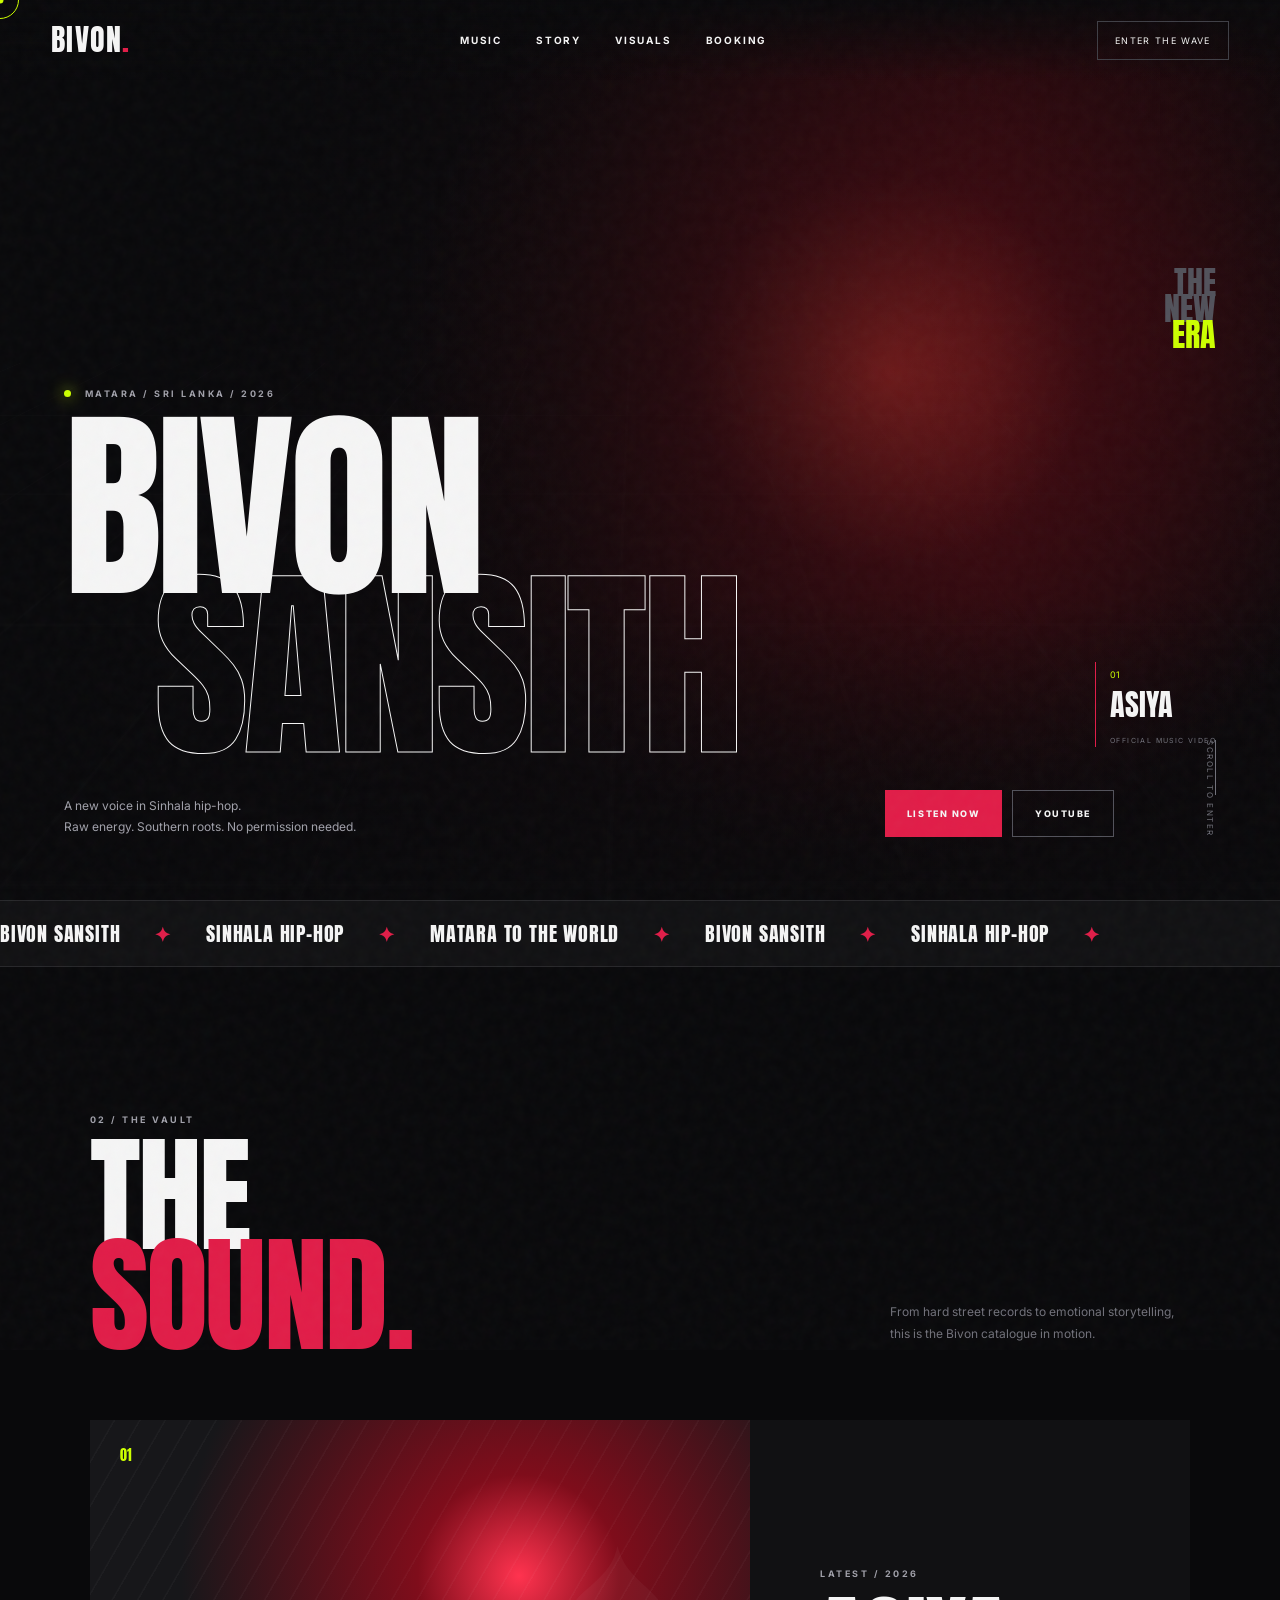
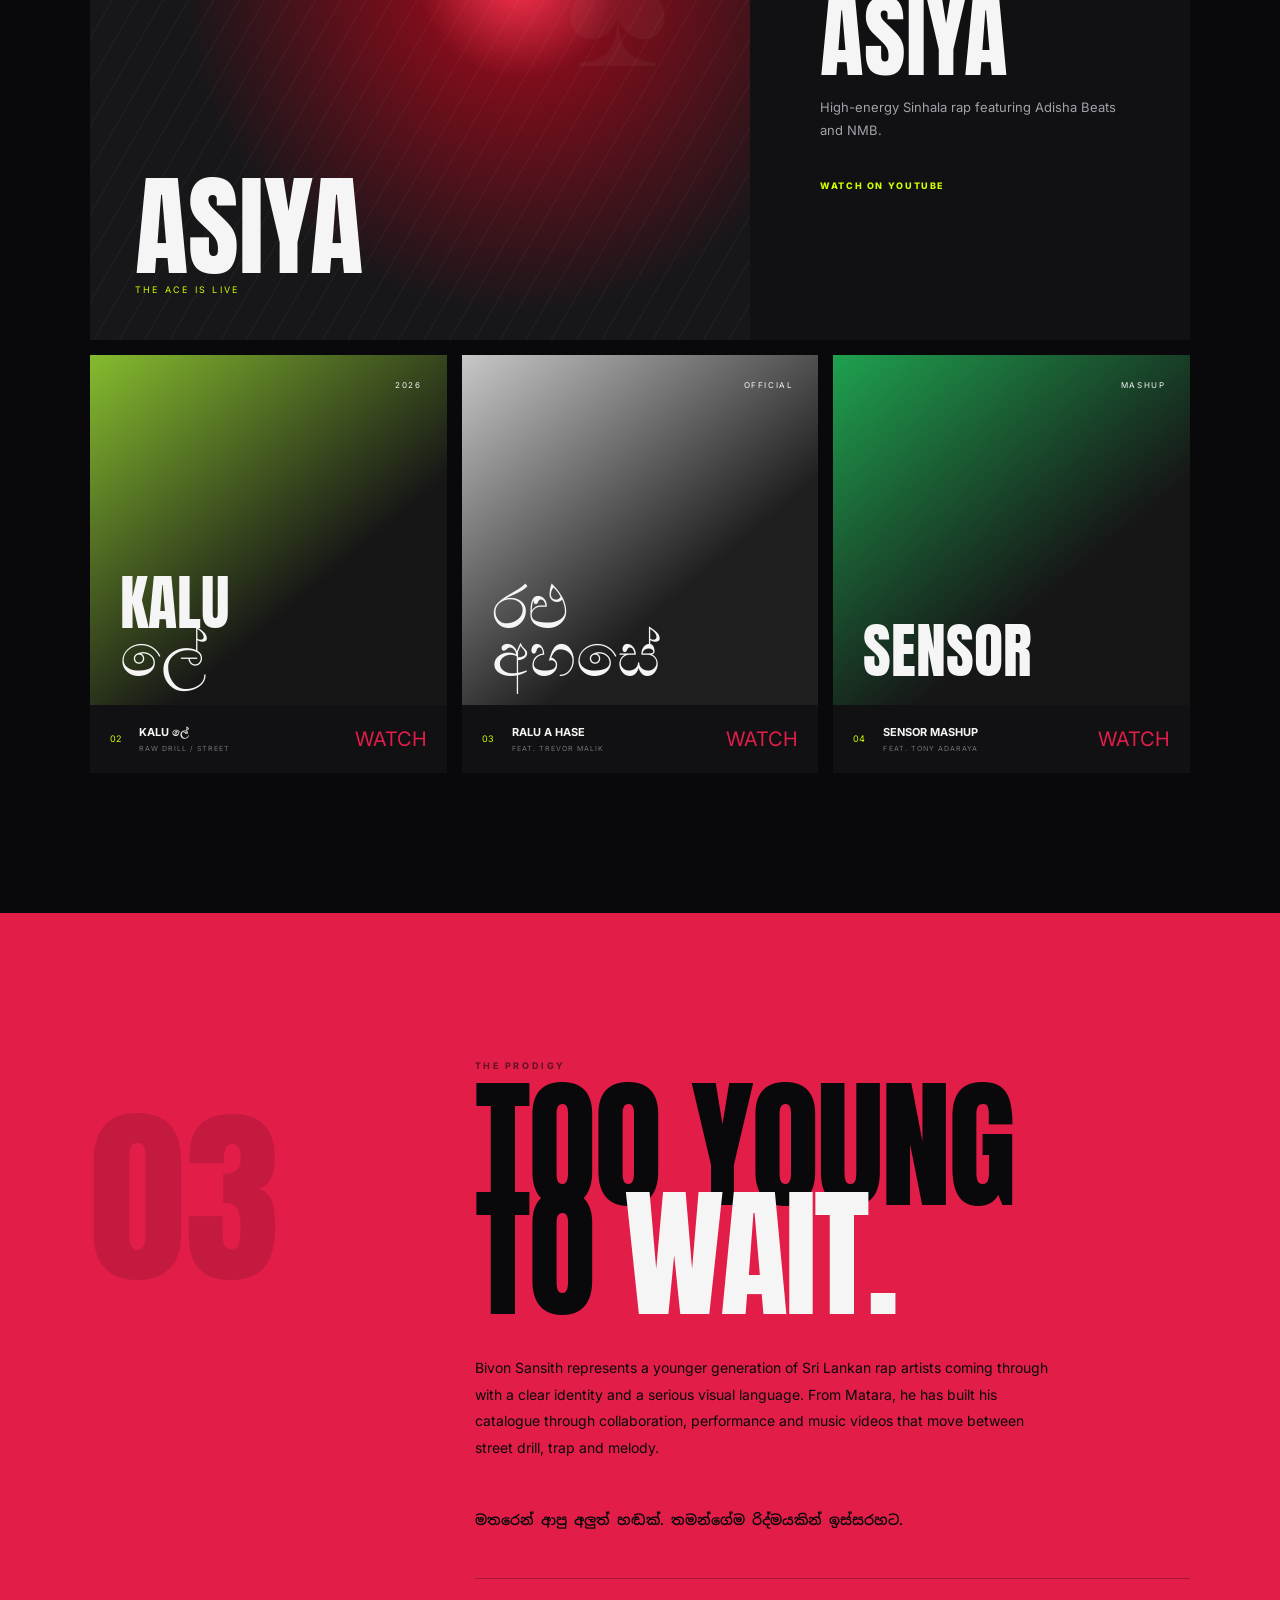
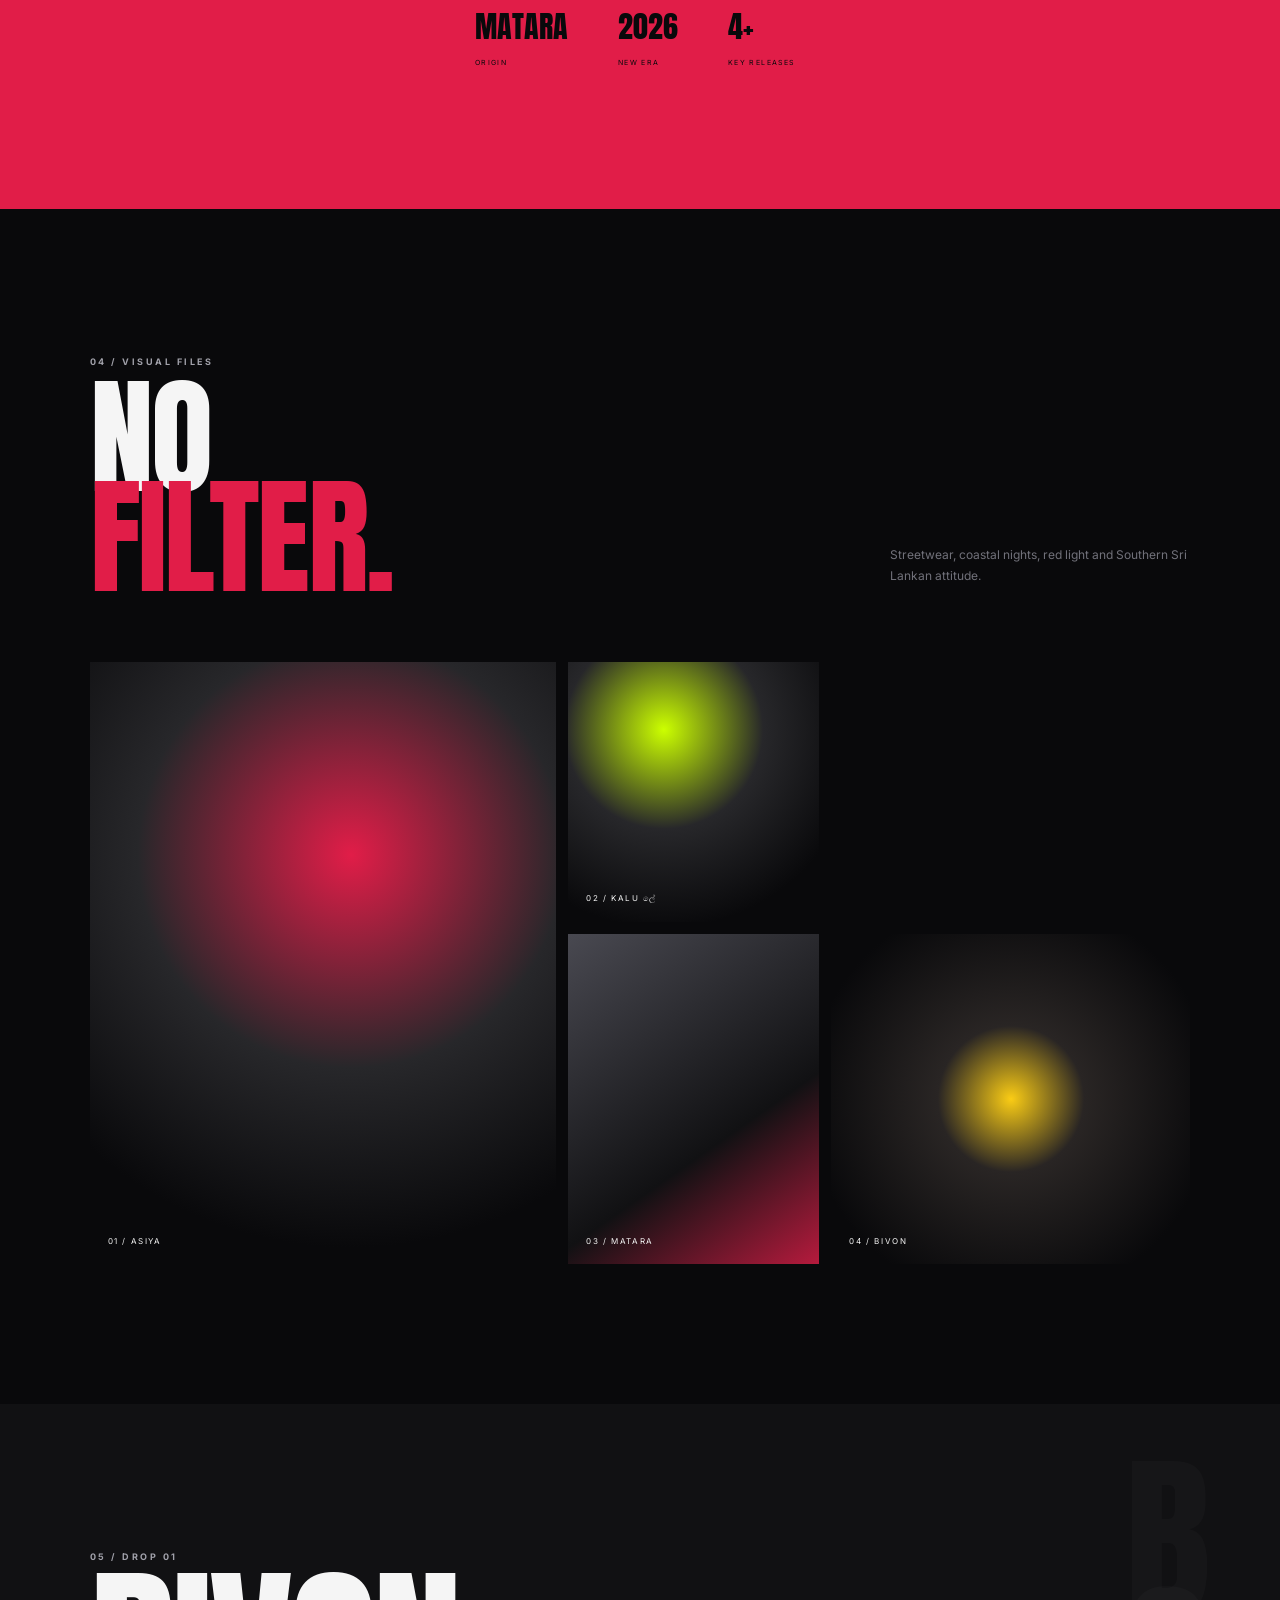
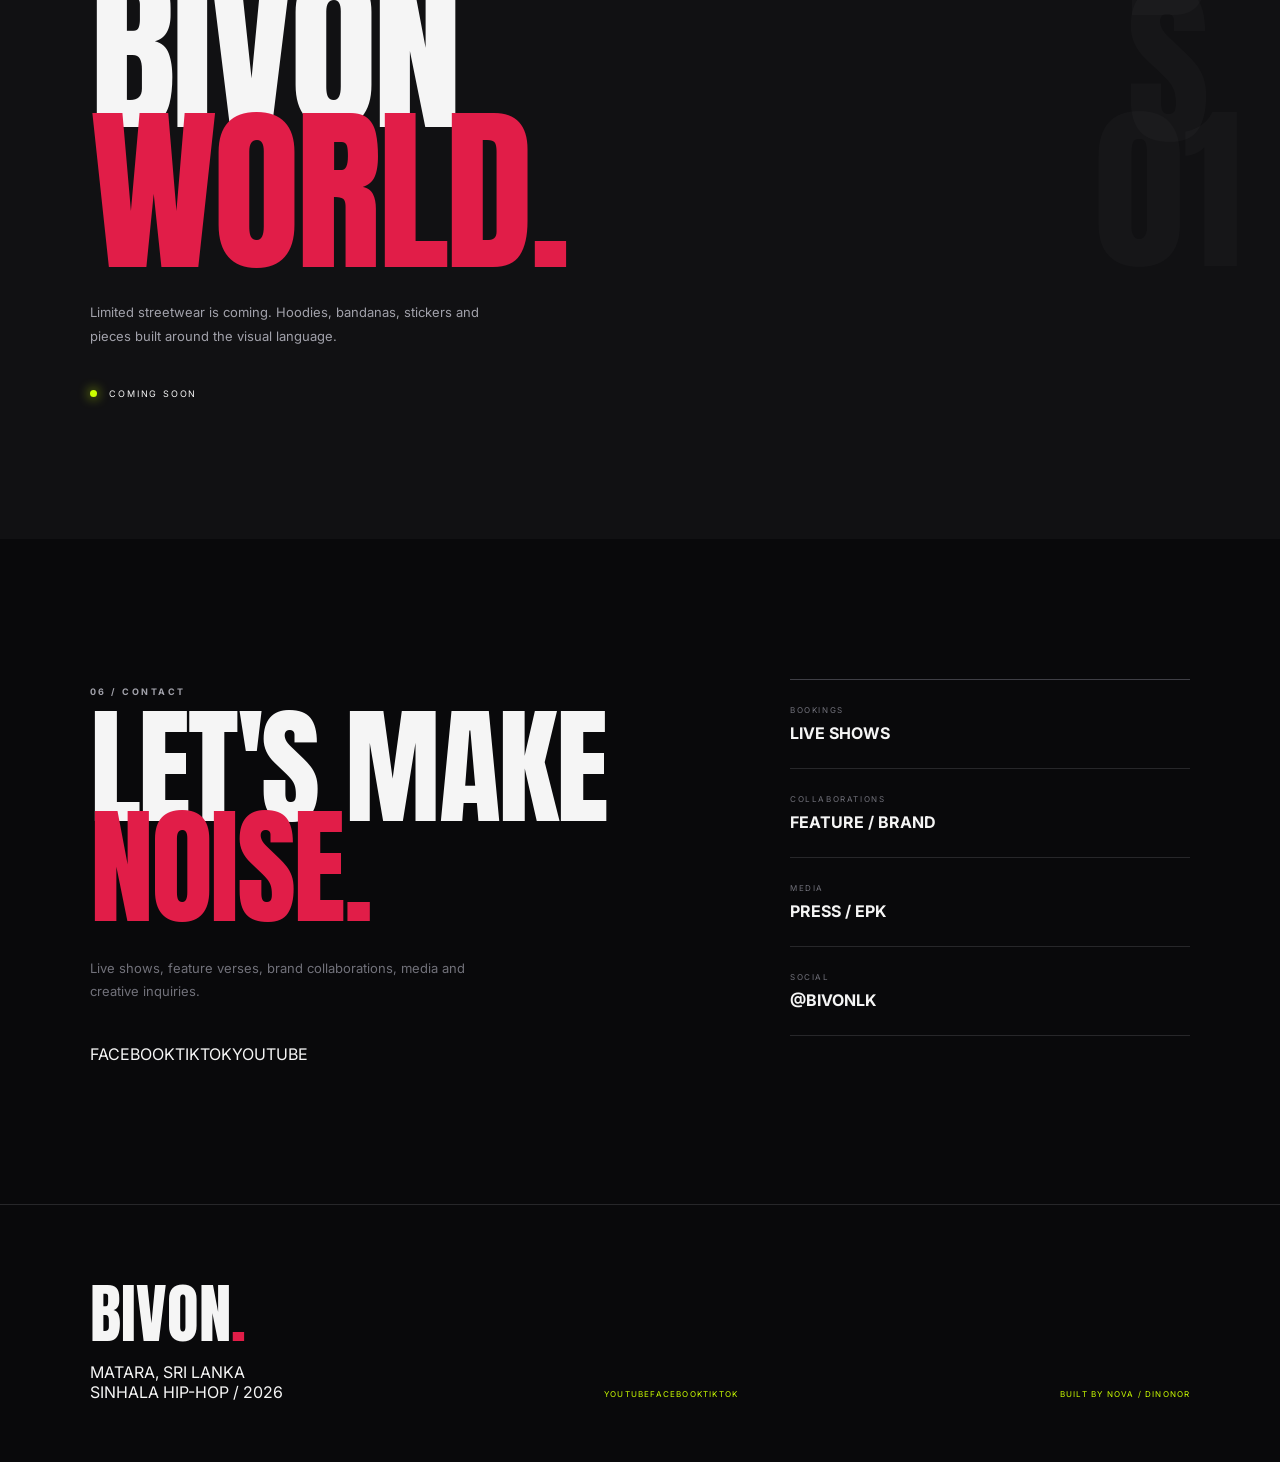
==== index.html @ 426615a8 "Upgrade Bivon site socials and DinoNor credit" ====
<!DOCTYPE html>
<html lang="en">
<head>
  <meta charset="UTF-8" />
  <meta name="viewport" content="width=device-width, initial-scale=1.0" />
  <meta name="theme-color" content="#09090b" />
  <meta name="description" content="Bivon Sansith, Sinhala rap artist from Matara, Sri Lanka. Official music, videos, story and bookings." />
  <title>BIVON SANSITH | Official</title>
  <link rel="preconnect" href="https://fonts.googleapis.com" />
  <link rel="preconnect" href="https://fonts.gstatic.com" crossorigin />
  <link href="https://fonts.googleapis.com/css2?family=Anton&family=Inter:wght@400;500;600;700;800;900&family=Noto+Sans+Sinhala:wght@400;600;700&display=swap" rel="stylesheet" />
  <link rel="stylesheet" href="styles.css" />
</head>
<body>
  <div class="noise"></div>
  <div class="loader" id="loader"><div class="loader-mark">B</div><div class="loader-line"><span></span></div><p>LOADING THE NEXT WAVE</p></div>
  <div class="cursor-dot"></div><div class="cursor-ring"></div>

  <header class="nav">
    <a class="brand" href="#top">BIVON<span>.</span></a>
    <nav class="nav-links">
      <a href="#music">MUSIC</a><a href="#story">STORY</a><a href="#visuals">VISUALS</a><a href="#booking">BOOKING</a>
    </nav>
    <a class="nav-cta" href="#music">ENTER THE WAVE</a>
    <button class="menu" aria-label="Open menu"><i></i><i></i></button>
  </header>

  <main id="top">
    <section class="hero">
      <div class="hero-bg"></div><div class="hero-grid"></div>
      <div class="hero-copy">
        <div class="eyebrow"><span class="pulse"></span> MATARA / SRI LANKA / 2026</div>
        <h1><span>BIVON</span><span>SANSITH</span></h1>
        <div class="hero-bottom">
          <p class="hero-intro">A new voice in Sinhala hip-hop.<br />Raw energy. Southern roots. No permission needed.</p>
          <div class="hero-actions"><a class="btn red" href="#music">LISTEN NOW</a><a class="btn ghost" href="https://www.youtube.com/@bivonlk" target="_blank" rel="noreferrer">YOUTUBE</a></div>
        </div>
      </div>
      <div class="hero-tag">THE<br />NEW<br /><em>ERA</em></div>
      <div class="scroll-cue"><span></span> SCROLL TO ENTER</div>
      <div class="hero-card"><span>01</span><strong>ASIYA</strong><small>OFFICIAL MUSIC VIDEO</small></div>
    </section>

    <section class="ticker"><div class="ticker-track"><span>BIVON SANSITH</span><b>✦</b><span>SINHALA HIP-HOP</span><b>✦</b><span>MATARA TO THE WORLD</span><b>✦</b><span>BIVON SANSITH</span><b>✦</b><span>SINHALA HIP-HOP</span><b>✦</b></div></section>

    <section class="music section" id="music">
      <div class="section-head reveal"><div><span class="label">02 / THE VAULT</span><h2>THE<br /><i>SOUND.</i></h2></div><p>From hard street records to emotional storytelling, this is the Bivon catalogue in motion.</p></div>
      <div class="featured reveal">
        <div class="featured-art art-asiya"><div class="card-no">01</div><div class="spade">♠</div><div class="art-title">ASIYA</div><span>THE ACE IS LIVE</span></div>
        <div class="featured-info"><span class="label">LATEST / 2026</span><h3>ASIYA</h3><p>High-energy Sinhala rap featuring Adisha Beats and NMB.</p><a class="text-link" href="https://www.youtube.com/results?search_query=Bivon+Sansith+ASIYA+Official+Music+Video" target="_blank" rel="noreferrer">WATCH ON YOUTUBE</a></div>
      </div>
      <div class="release-grid reveal">
        <article class="release"><div class="release-art kalu"><span>KALU<br />ලේ</span><small>2026</small></div><div class="release-meta"><span>02</span><div><h4>KALU ලේ</h4><p>RAW DRILL / STREET</p></div><a href="https://www.youtube.com/results?search_query=Bivon+Sansith+KALU+LE+Official+Music+Video" target="_blank" rel="noreferrer">WATCH</a></div></article>
        <article class="release"><div class="release-art ralu"><span>රළු<br />අහසේ</span><small>OFFICIAL</small></div><div class="release-meta"><span>03</span><div><h4>RALU A HASE</h4><p>FEAT. TREVOR MALIK</p></div><a href="https://www.youtube.com/results?search_query=Bivon+Sansith+Ralu+Ahase+Trevor+Malik" target="_blank" rel="noreferrer">WATCH</a></div></article>
        <article class="release"><div class="release-art sensor"><span>SENSOR</span><small>MASHUP</small></div><div class="release-meta"><span>04</span><div><h4>SENSOR MASHUP</h4><p>FEAT. TONY ADARAYA</p></div><a href="https://www.youtube.com/results?search_query=Bivon+Sansith+Sensor+Mushup+Tony+Adaraya" target="_blank" rel="noreferrer">WATCH</a></div></article>
      </div>
    </section>

    <section class="statement section" id="story">
      <div class="statement-number">03</div><div class="statement-copy reveal"><span class="label">THE PRODIGY</span><h2>TOO YOUNG<br />TO <i>WAIT.</i></h2><p>Bivon Sansith represents a younger generation of Sri Lankan rap artists coming through with a clear identity and a serious visual language. From Matara, he has built his catalogue through collaboration, performance and music videos that move between street drill, trap and melody.</p><p class="sinhala">මතරෙන් ආපු අලුත් හඬක්. තමන්ගේම රිද්මයකින් ඉස්සරහට.</p><div class="stats"><div><strong>MATARA</strong><span>ORIGIN</span></div><div><strong>2026</strong><span>NEW ERA</span></div><div><strong>4+</strong><span>KEY RELEASES</span></div></div></div>
    </section>

    <section class="visuals section" id="visuals">
      <div class="section-head reveal"><div><span class="label">04 / VISUAL FILES</span><h2>NO<br /><i>FILTER.</i></h2></div><p>Streetwear, coastal nights, red light and Southern Sri Lankan attitude.</p></div>
      <div class="visual-grid reveal"><div class="visual v1"><span>01 / ASIYA</span></div><div class="visual v2"><span>02 / KALU ලේ</span></div><div class="visual v3"><span>03 / MATARA</span></div><div class="visual v4"><span>04 / BIVON</span></div></div>
    </section>

    <section class="drop section"><div class="drop-inner reveal"><span class="label">05 / DROP 01</span><h2>BIVON<br /><i>WORLD.</i></h2><p>Limited streetwear is coming. Hoodies, bandanas, stickers and pieces built around the visual language.</p><div class="drop-status"><span></span> COMING SOON</div></div><div class="drop-side">B<br />S<br />01</div></section>

    <section class="booking section" id="booking">
      <div class="booking-copy reveal"><span class="label">06 / CONTACT</span><h2>LET'S MAKE<br /><i>NOISE.</i></h2><p>Live shows, feature verses, brand collaborations, media and creative inquiries.</p><div class="social-links"><a href="https://www.facebook.com/share/19Vy61i74a/?mibextid=wwXIfr" target="_blank" rel="noreferrer">FACEBOOK</a><a href="https://www.tiktok.com/@youngest_rapper1" target="_blank" rel="noreferrer">TIKTOK</a><a href="https://www.youtube.com/@bivonlk" target="_blank" rel="noreferrer">YOUTUBE</a></div></div>
      <div class="booking-panel reveal"><div><span>BOOKINGS</span><strong>LIVE SHOWS</strong></div><div><span>COLLABORATIONS</span><strong>FEATURE / BRAND</strong></div><div><span>MEDIA</span><strong>PRESS / EPK</strong></div><div><span>SOCIAL</span><strong>@BIVONLK</strong></div></div>
    </section>
  </main>

  <footer>
    <div><div class="footer-brand">BIVON<span>.</span></div><p>MATARA, SRI LANKA<br />SINHALA HIP-HOP / 2026</p></div>
    <div class="footer-social"><a href="https://www.youtube.com/@bivonlk" target="_blank" rel="noreferrer">YOUTUBE</a><a href="https://www.facebook.com/share/19Vy61i74a/?mibextid=wwXIfr" target="_blank" rel="noreferrer">FACEBOOK</a><a href="https://www.tiktok.com/@youngest_rapper1" target="_blank" rel="noreferrer">TIKTOK</a></div>
    <a class="built-by" href="#top">BUILT BY NOVA / DINONOR</a>
  </footer>
  <script src="script.js"></script>
</body>
</html>
---- styles.css ----
*{box-sizing:border-box;margin:0;padding:0}html{scroll-behavior:smooth}body{background:#09090b;color:#f5f5f5;font-family:Inter,Arial,sans-serif;overflow-x:hidden;cursor:none}a{color:inherit;text-decoration:none}.noise{position:fixed;inset:-50%;z-index:1000;pointer-events:none;opacity:.045;background-image:url("data:image/svg+xml,%3Csvg viewBox='0 0 180 180' xmlns='http://www.w3.org/2000/svg'%3E%3Cfilter id='n'%3E%3CfeTurbulence type='fractalNoise' baseFrequency='.9' numOctaves='4' stitchTiles='stitch'/%3E%3C/filter%3E%3Crect width='100%25' height='100%25' filter='url(%23n)' opacity='.7'/%3E%3C/svg%3E");animation:noise .18s steps(2) infinite}.loader{position:fixed;inset:0;background:#09090b;z-index:2000;display:grid;place-content:center;text-align:center;transition:.9s cubic-bezier(.77,0,.18,1)}.loader.done{transform:translateY(-100%)}.loader-mark{font:120px/1 Anton;color:#e11d48}.loader-line{width:180px;height:1px;background:#27272a;margin:24px auto 12px;overflow:hidden}.loader-line span{display:block;height:100%;width:0;background:#ccff00;animation:load 1.5s ease forwards}.loader p{font-size:9px;letter-spacing:.35em;color:#71717a}.cursor-dot{position:fixed;width:7px;height:7px;background:#ccff00;border-radius:50%;z-index:3000;pointer-events:none;transform:translate(-50%,-50%)}.cursor-ring{position:fixed;width:38px;height:38px;border:1px solid #ccff00;border-radius:50%;z-index:2999;pointer-events:none;transform:translate(-50%,-50%);transition:width .2s,height .2s,background .2s}.nav{height:80px;position:fixed;top:0;left:0;right:0;z-index:100;display:flex;align-items:center;justify-content:space-between;padding:0 4vw;background:linear-gradient(#09090bee,transparent);mix-blend-mode:normal}.brand{font:30px/1 Anton;letter-spacing:.04em}.brand span,.footer-brand span{color:#e11d48}.nav-links{display:flex;gap:34px;font-size:10px;letter-spacing:.18em;font-weight:700}.nav-links a{transition:.25s}.nav-links a:hover{color:#ccff00}.nav-cta{font-size:9px;letter-spacing:.15em;border:1px solid #3f3f46;padding:13px 17px}.nav-cta span{color:#ccff00;margin-left:10px}.menu{display:none;background:none;border:0}.hero{height:100svh;min-height:700px;position:relative;overflow:hidden;display:flex;align-items:flex-end;padding:0 5vw 7vh}.hero-bg{position:absolute;inset:0;background:radial-gradient(circle at 68% 42%,#7f1d1d 0,#3b0a10 18%,transparent 45%),linear-gradient(110deg,#09090b 20%,#17080b 65%,#09090b);transform:scale(1.08);animation:heroPulse 9s ease-in-out infinite alternate}.hero-bg:after{content:"";position:absolute;inset:0;background:linear-gradient(90deg,#09090bf5 0%,#09090b88 45%,#09090b10 75%),linear-gradient(0deg,#09090b 0%,transparent 35%)}.hero-grid{position:absolute;inset:0;opacity:.16;background-image:linear-gradient(#fff1 1px,transparent 1px),linear-gradient(90deg,#fff1 1px,transparent 1px);background-size:90px 90px;mask-image:linear-gradient(90deg,#000,transparent 80%);transform:perspective(500px) rotateX(55deg) scale(1.5) translateY(35%)}.hero-copy{position:relative;z-index:2;width:100%}.eyebrow,.label{font-size:9px;letter-spacing:.28em;color:#a1a1aa;font-weight:700}.pulse{display:inline-block;width:7px;height:7px;border-radius:50%;background:#ccff00;box-shadow:0 0 16px #ccff00;margin-right:9px;animation:pulse 1.2s infinite}.hero h1{font:clamp(90px,16vw,250px)/.78 Anton;letter-spacing:-.025em;margin:28px 0 44px;max-width:1000px}.hero h1 span{display:block;transform:translateX(var(--x,0));animation:heroIn 1.2s cubic-bezier(.16,1,.3,1) both}.hero h1 span:nth-child(2){--x:7vw;color:transparent;-webkit-text-stroke:1px #f5f5f5}.hero-bottom{display:flex;justify-content:space-between;align-items:flex-end;max-width:1050px}.hero-intro{font-size:12px;line-height:1.7;color:#a1a1aa}.hero-actions{display:flex;gap:10px}.btn{display:inline-flex;align-items:center;gap:28px;padding:17px 22px;font-size:9px;letter-spacing:.17em;font-weight:800;transition:.35s;position:relative;overflow:hidden}.btn:before{content:"";position:absolute;inset:0;transform:translateX(-101%);transition:.45s;background:#ccff00;z-index:-1}.btn:hover{color:#09090b}.btn:hover:before{transform:translateX(0)}.btn.red{background:#e11d48}.btn.ghost{border:1px solid #52525b}.hero-tag{position:absolute;right:5vw;top:30%;font:32px/.82 Anton;text-align:right;color:#52525b;z-index:2}.hero-tag em{color:#ccff00;font-style:normal}.scroll-cue{position:absolute;right:5vw;bottom:7vh;font-size:8px;letter-spacing:.2em;writing-mode:vertical-rl;color:#71717a}.scroll-cue span{height:55px;width:1px;background:#71717a;display:block;margin-bottom:14px}.hero-card{position:absolute;right:5vw;bottom:17vh;border-left:1px solid #e11d48;padding-left:14px;z-index:2}.hero-card span{font-size:9px;color:#ccff00}.hero-card strong{display:block;font:30px Anton}.hero-card small{font-size:7px;letter-spacing:.2em;color:#71717a}.ticker{overflow:hidden;border-block:1px solid #27272a;padding:17px 0;background:#111113}.ticker-track{display:flex;gap:34px;width:max-content;animation:marquee 22s linear infinite;font:20px Anton;letter-spacing:.04em}.ticker b{color:#e11d48}.section{padding:140px 7vw}.section-head{display:flex;justify-content:space-between;align-items:flex-end;margin-bottom:75px}.section-head h2,.statement h2,.drop h2,.booking h2{font:clamp(75px,10vw,150px)/.78 Anton;letter-spacing:-.02em;margin-top:18px}.section-head h2 i,.statement h2 i,.drop h2 i,.booking h2 i{font-style:normal;color:#e11d48}.section-head>p{width:300px;font-size:12px;line-height:1.8;color:#71717a}.featured{display:grid;grid-template-columns:1.5fr 1fr;min-height:520px;background:#111113}.featured-art{position:relative;overflow:hidden;background:radial-gradient(circle at 65% 30%,#ff334f 0,#7f0d1b 18%,#17171a 60%);display:flex;flex-direction:column;justify-content:flex-end;padding:45px}.featured-art:after{content:"";position:absolute;inset:0;background:repeating-linear-gradient(120deg,transparent 0 20px,#ffffff08 21px 22px)}.card-no{position:absolute;top:25px;left:30px;font:14px Anton;color:#ccff00}.spade{position:absolute;right:12%;top:10%;font-size:200px;color:#ffffff0a}.art-title{position:relative;z-index:2;font:110px/.8 Anton}.featured-art>span{position:relative;z-index:2;font-size:9px;letter-spacing:.25em;color:#ccff00;margin-top:13px}.featured-info{padding:70px;display:flex;flex-direction:column;justify-content:center}.featured-info h3{font:90px/.85 Anton;margin:20px 0}.featured-info p{font-size:13px;line-height:1.8;color:#a1a1aa;max-width:400px}.text-link{margin-top:38px;font-size:9px;letter-spacing:.18em;font-weight:800;color:#ccff00}.text-link span{margin-left:15px}.release-grid{display:grid;grid-template-columns:repeat(3,1fr);gap:15px;margin-top:15px}.release{background:#111113;overflow:hidden}.release-art{height:350px;position:relative;display:flex;align-items:flex-end;padding:30px;overflow:hidden}.release-art:before{content:"";position:absolute;inset:0;background:linear-gradient(140deg,#e11d48,#111113 65%);opacity:.8;transition:.5s}.release-art.kalu:before{background:linear-gradient(140deg,#a3e635,#171717 65%)}.release-art.ralu:before{background:linear-gradient(140deg,#f5f5f5,#222 65%)}.release-art.sensor:before{background:linear-gradient(140deg,#22c55e,#171717 65%)}.release:hover .release-art:before{transform:scale(1.1) rotate(3deg)}.release-art span,.release-art small{position:relative;z-index:2}.release-art span{font:60px/.8 Anton}.release-art small{position:absolute;top:25px;right:25px;font-size:8px;letter-spacing:.2em}.release-meta{display:flex;align-items:center;gap:18px;padding:20px}.release-meta>span{font-size:9px;color:#ccff00}.release-meta h4{font-size:11px}.release-meta p{font-size:7px;color:#71717a;letter-spacing:.15em;margin-top:5px}.release-meta a{margin-left:auto;font-size:20px;color:#e11d48}.statement{background:#e11d48;color:#09090b;min-height:90vh;position:relative;display:flex;justify-content:flex-end}.statement-number{position:absolute;left:7vw;top:140px;font:clamp(80px,15vw,220px) Anton;color:#09090b20}.statement-copy{width:65%;position:relative}.statement .label{color:#09090b99}.statement h2{font-size:clamp(75px,11vw,160px)}.statement h2 i{color:#f5f5f5}.statement-copy>p{max-width:580px;font-size:14px;line-height:1.9;margin:45px 0}.statement-copy .sinhala{font-family:"Noto Sans Sinhala",sans-serif;font-weight:600}.stats{display:flex;gap:50px;border-top:1px solid #09090b44;padding-top:25px}.stats strong{display:block;font:30px Anton}.stats span{font-size:7px;letter-spacing:.2em}.visual-grid{display:grid;grid-template-columns:1.3fr .7fr 1fr;grid-template-rows:260px 330px;gap:12px}.visual{position:relative;overflow:hidden;background:#18181b}.visual:before{content:"";position:absolute;inset:-10%;background:radial-gradient(circle at 55% 35%,#e11d48,#27272a 38%,#09090b 70%);transition:.8s}.visual.v2:before{background:radial-gradient(circle at 40% 30%,#ccff00,#27272a 35%,#09090b 70%)}.visual.v3:before{background:linear-gradient(145deg,#52525b,#111113 60%,#e11d48)}.visual.v4:before{background:radial-gradient(circle,#facc15,#292524 25%,#09090b 70%)}.visual:hover:before{transform:scale(1.15)}.visual.v1{grid-row:span 2}.visual.v3{grid-column:2}.visual.v4{grid-column:3}.visual span{position:absolute;left:18px;bottom:18px;font-size:8px;letter-spacing:.2em;z-index:2}.drop{min-height:70vh;background:#111113;display:flex;position:relative;overflow:hidden}.drop-inner{width:80%}.drop h2{font-size:clamp(90px,14vw,200px)}.drop p{max-width:420px;color:#a1a1aa;line-height:1.8;font-size:13px;margin:40px 0}.drop-status{font-size:9px;letter-spacing:.2em}.drop-status span{display:inline-block;width:7px;height:7px;border-radius:50%;background:#ccff00;margin-right:8px;box-shadow:0 0 12px #ccff00}.drop-side{font:14vw/.7 Anton;color:#ffffff06;position:absolute;right:3vw;top:10%;text-align:center}.booking{display:grid;grid-template-columns:1.2fr .8fr;gap:100px;min-height:70vh}.booking-copy p{max-width:400px;color:#71717a;line-height:1.8;font-size:13px;margin:40px 0}.booking-panel{border-top:1px solid #3f3f46}.booking-panel div{border-bottom:1px solid #27272a;padding:25px 0;display:flex;flex-direction:column;gap:8px}.booking-panel span{font-size:8px;letter-spacing:.2em;color:#71717a}.booking-panel strong{font-size:16px}.booking-panel div:hover strong{color:#ccff00}footer{border-top:1px solid #27272a;padding:60px 7vw;display:flex;justify-content:space-between;align-items:flex-end}.footer-brand{font:65px Anton}.footer p,footer a{font-size:8px;letter-spacing:.15em;line-height:1.8;color:#71717a}footer a{color:#ccff00}.reveal{opacity:0;transform:translateY(60px);transition:1s cubic-bezier(.16,1,.3,1)}.reveal.visible{opacity:1;transform:none}@keyframes load{to{width:100%}}@keyframes noise{0%{transform:translate(0,0)}25%{transform:translate(2%,1%)}50%{transform:translate(-1%,2%)}75%{transform:translate(1%,-2%)}to{transform:translate(0,0)}}@keyframes pulse{50%{opacity:.3;transform:scale(.7)}}@keyframes heroPulse{to{transform:scale(1.13);filter:hue-rotate(-8deg)}}@keyframes heroIn{from{opacity:0;transform:translate(var(--x),80px)}to{opacity:1;transform:translate(var(--x),0)}}@keyframes marquee{to{transform:translateX(-50%)}}@media(max-width:800px){body{cursor:auto}.cursor-dot,.cursor-ring{display:none}.nav{height:68px;padding:0 5vw}.nav-links,.nav-cta{display:none}.menu{display:flex;flex-direction:column;gap:6px}.menu i{width:25px;height:1px;background:#fff}.hero{min-height:750px;padding:0 6vw 8vh}.hero h1{font-size:21vw;margin:25px 0 40px}.hero h1 span:nth-child(2){--x:4vw}.hero-bottom{display:block}.hero-actions{margin-top:25px}.hero-tag,.hero-card{display:none}.section{padding:95px 6vw}.section-head{display:block;margin-bottom:45px}.section-head>p{margin-top:25px;width:auto}.featured{grid-template-columns:1fr;min-height:0}.featured-art{height:420px}.featured-info{padding:40px}.featured-info h3{font-size:75px}.release-grid{grid-template-columns:1fr}.release-art{height:300px}.statement{min-height:0;display:block}.statement-number{top:60px;left:6vw}.statement-copy{width:100%;padding-top:50px}.statement-copy>p{margin:35px 0}.stats{gap:22px;flex-wrap:wrap}.stats strong{font-size:24px}.visual-grid{grid-template-columns:1fr 1fr;grid-template-rows:240px 240px 240px}.visual.v1{grid-row:span 2}.visual.v2{grid-column:2}.visual.v3{grid-column:1}.visual.v4{grid-column:2}.drop-inner{width:100%}.booking{grid-template-columns:1fr;gap:60px}.booking h2{font-size:22vw}footer{display:grid;gap:30px}.footer-brand{font-size:55px}.ticker-track{font-size:17px}}
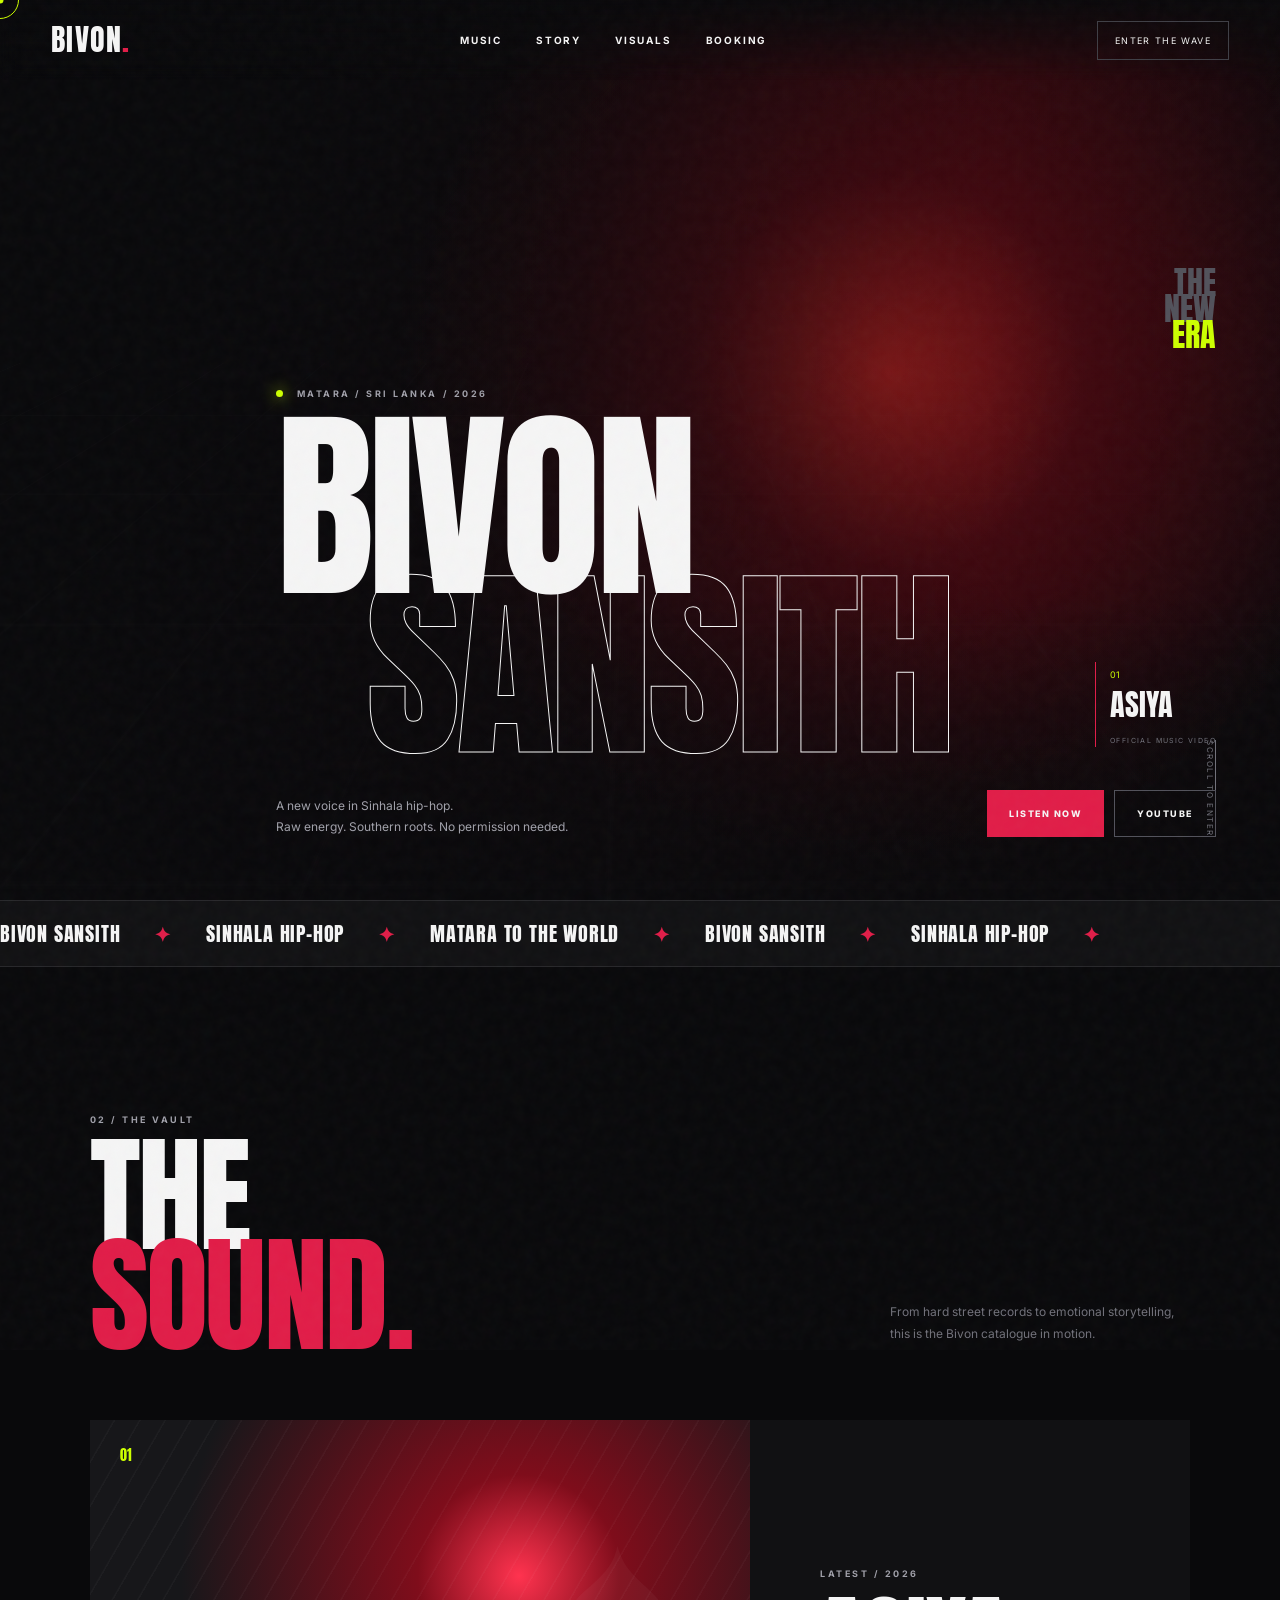
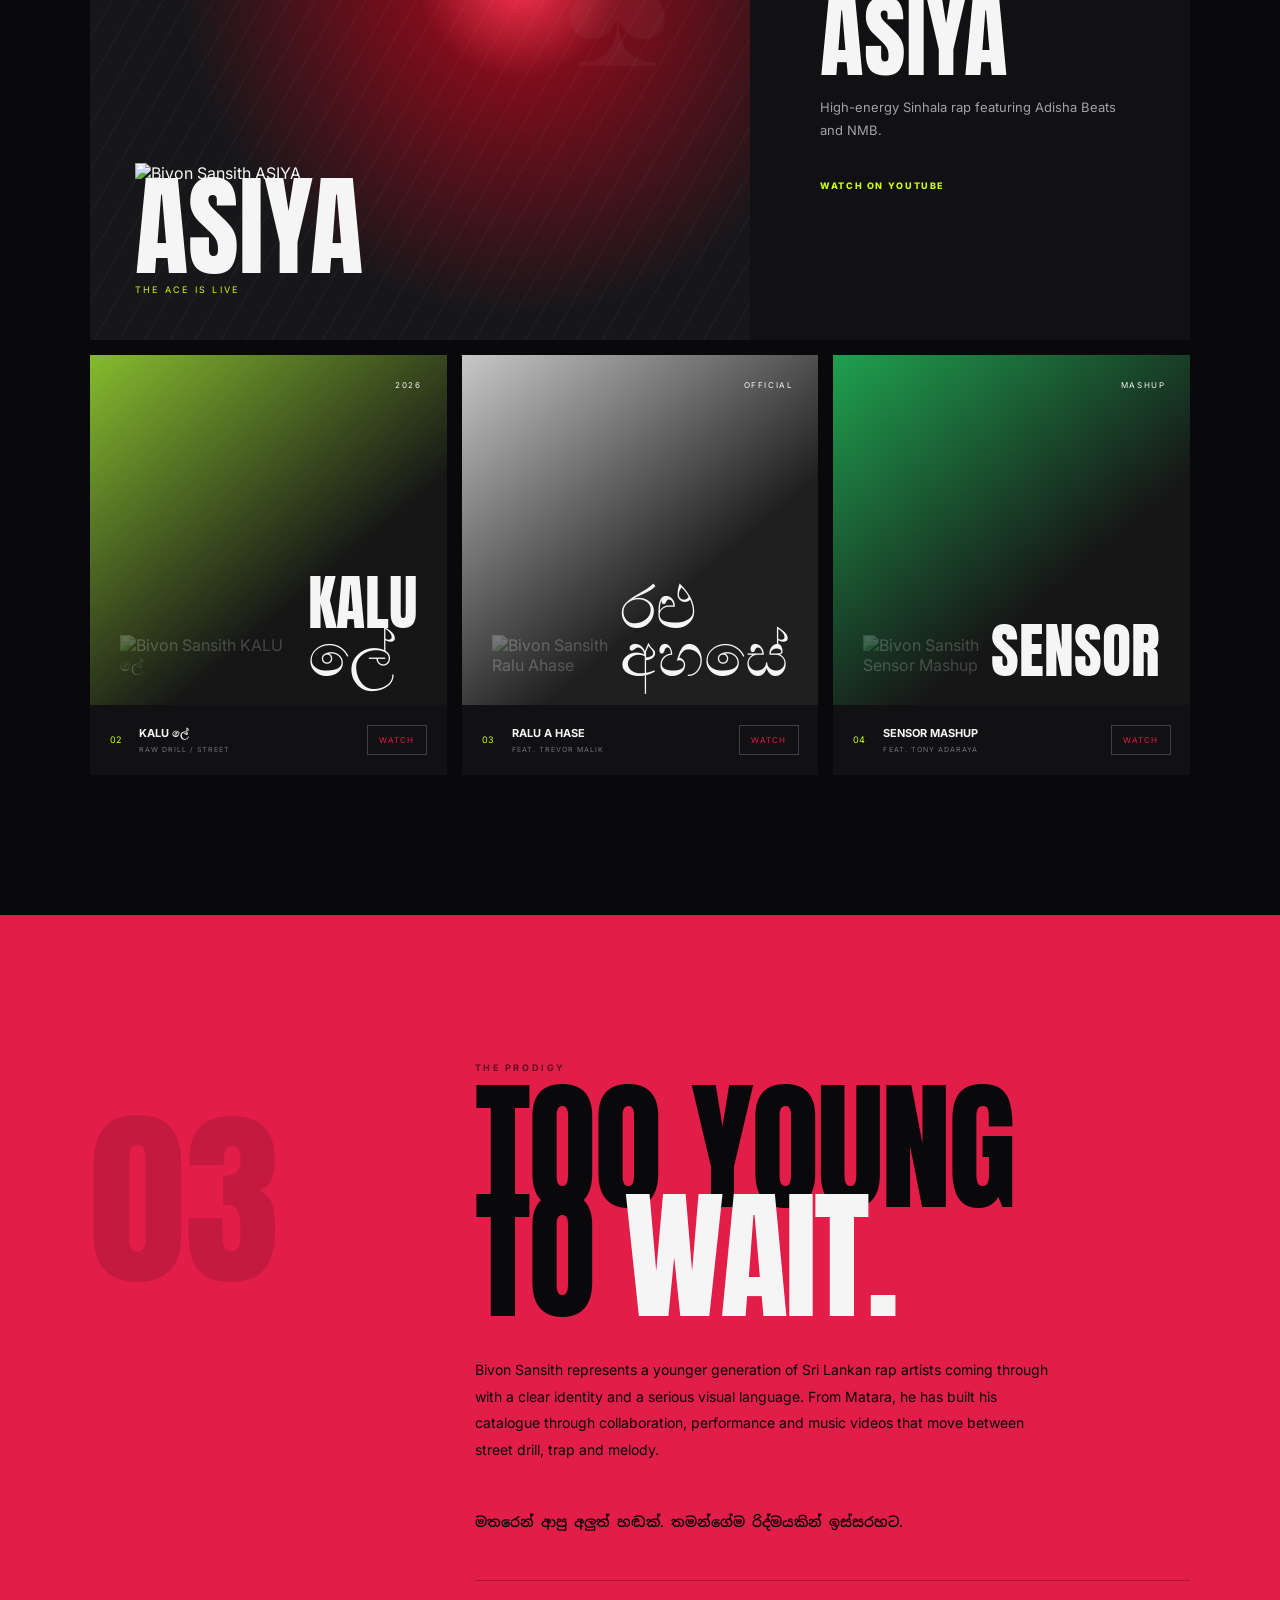
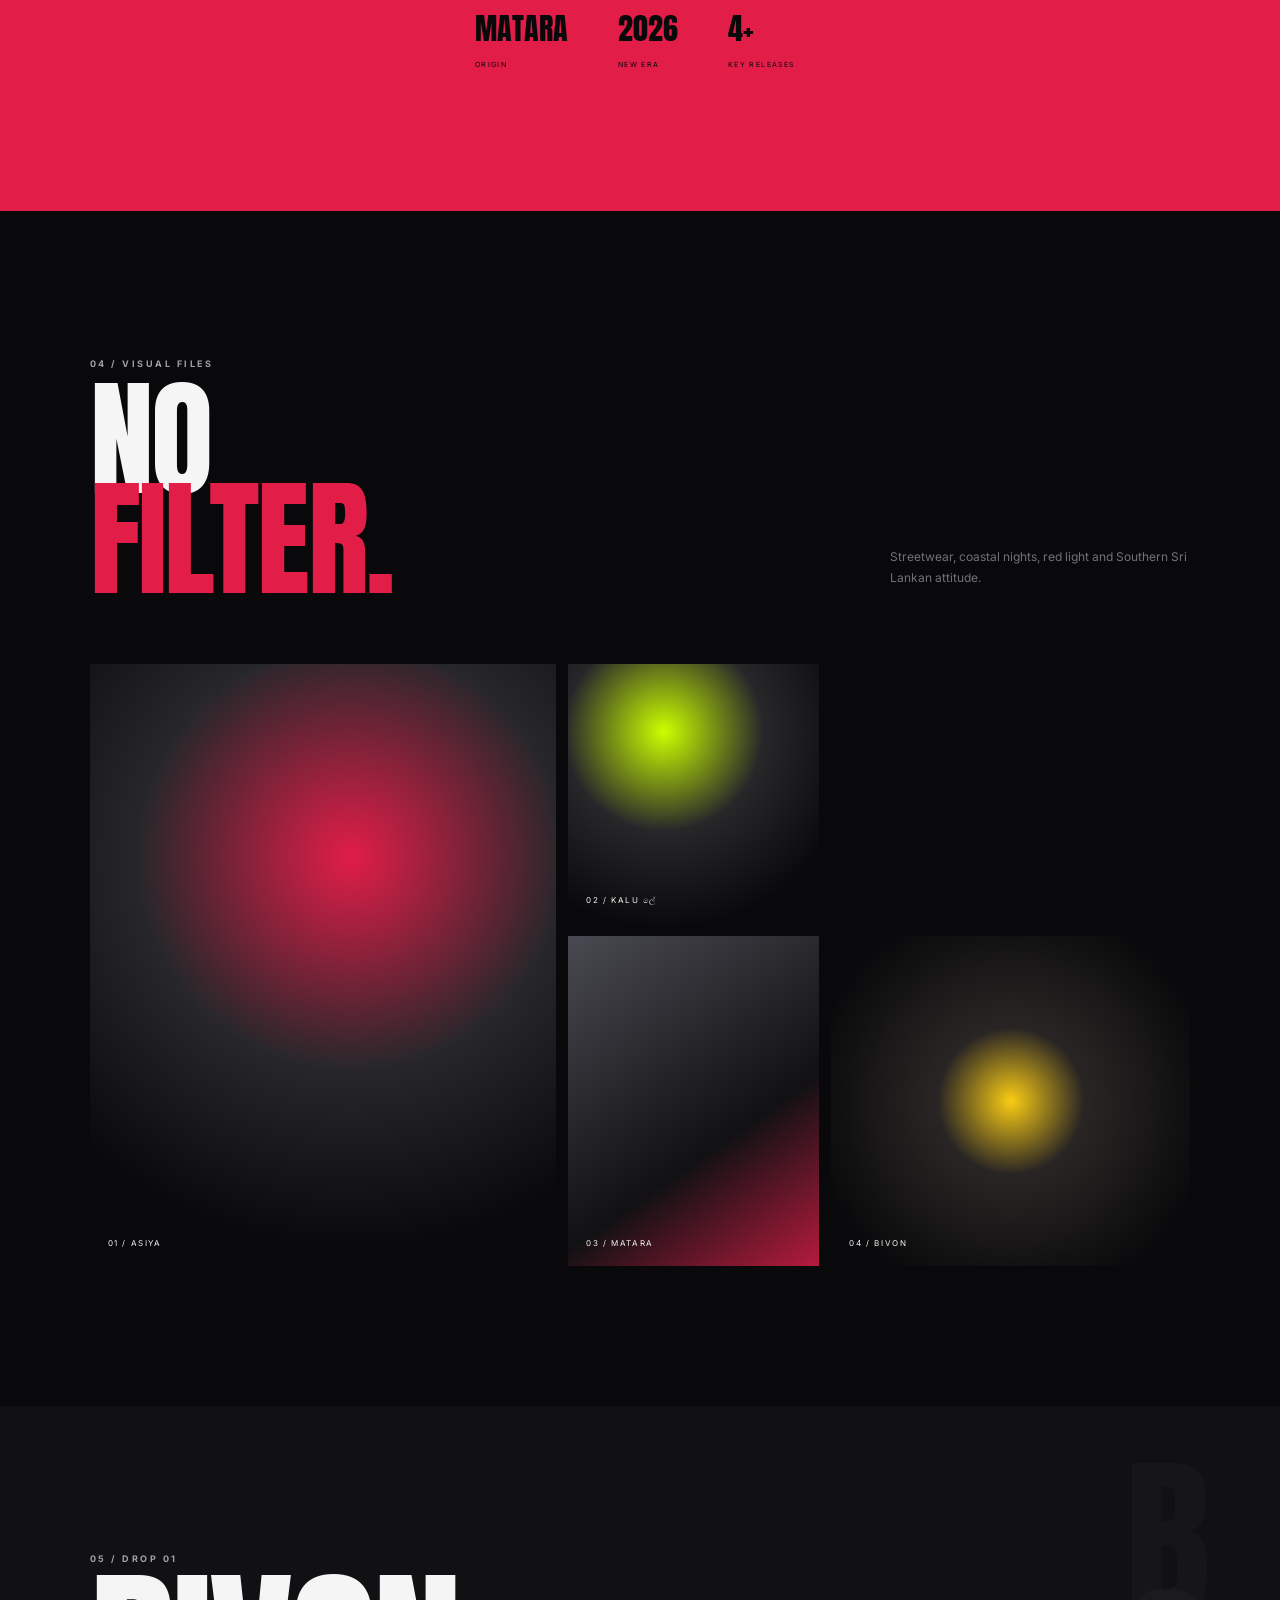
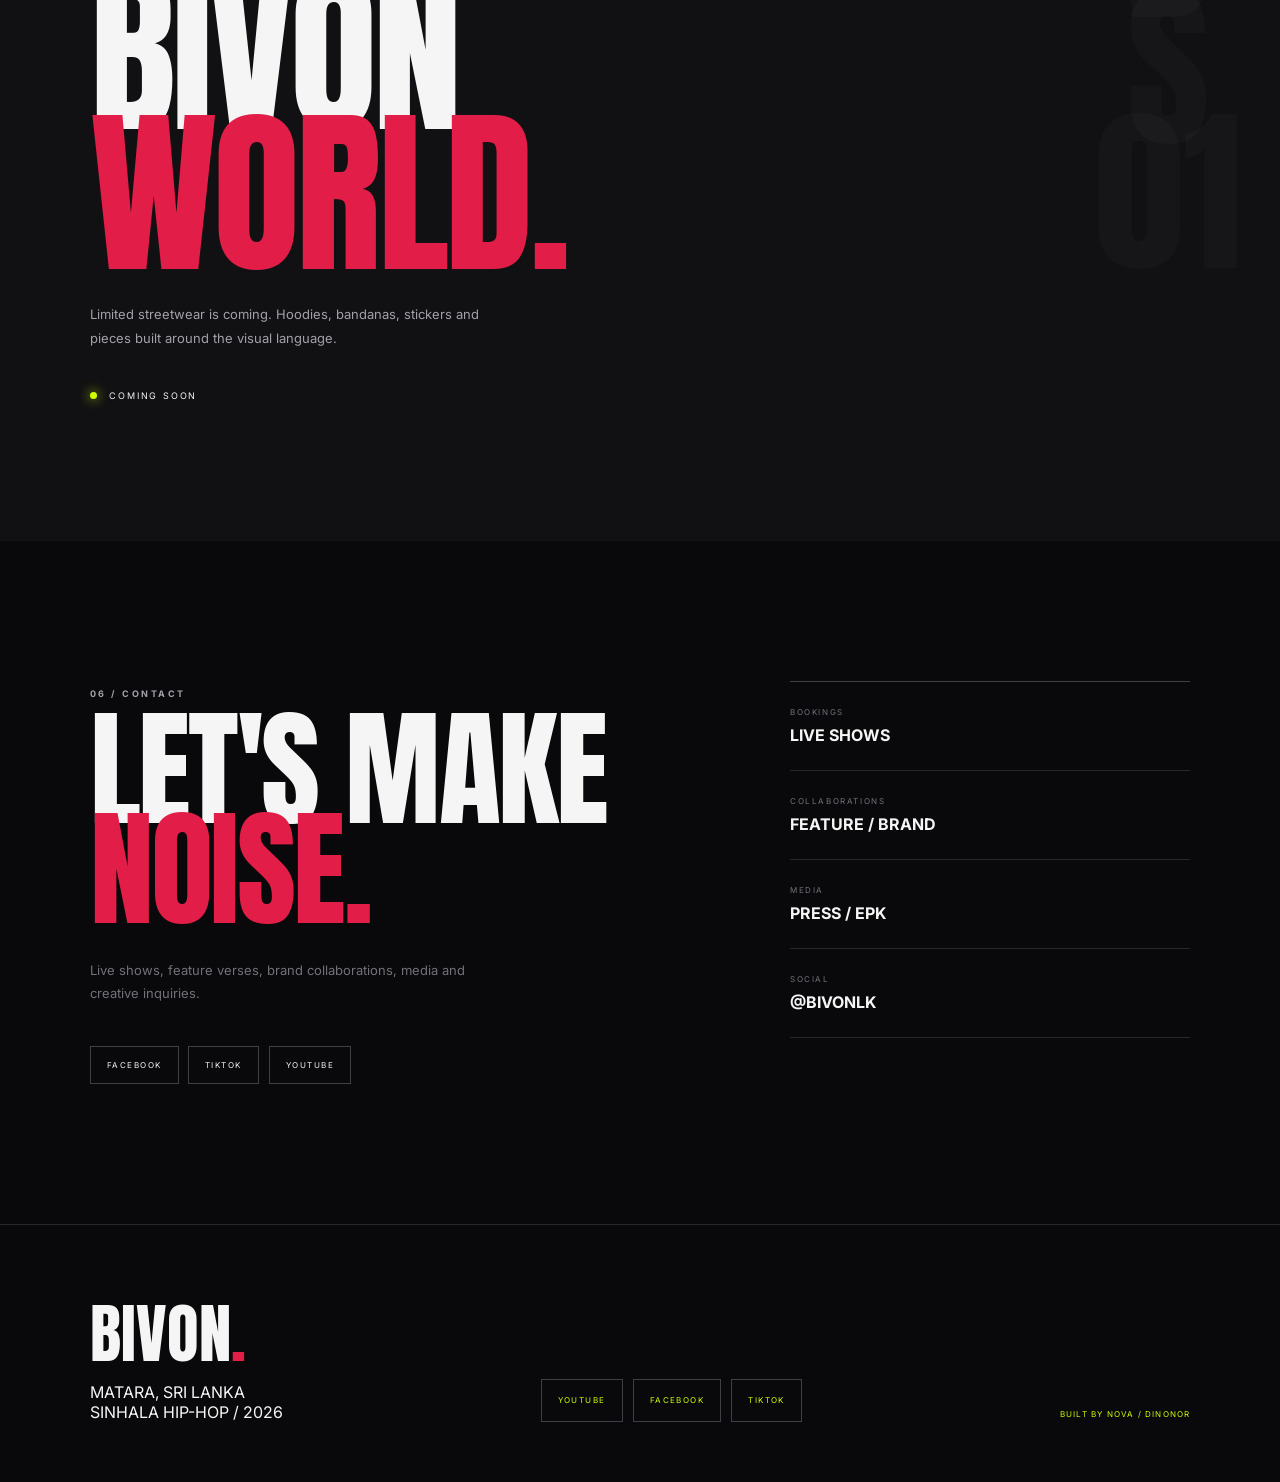
==== commit cc1ad89e: "Add real Bivon music video imagery" ====
--- a/index.html
+++ b/index.html
@@ -18,26 +18,20 @@
 
   <header class="nav">
     <a class="brand" href="#top">BIVON<span>.</span></a>
-    <nav class="nav-links">
-      <a href="#music">MUSIC</a><a href="#story">STORY</a><a href="#visuals">VISUALS</a><a href="#booking">BOOKING</a>
-    </nav>
+    <nav class="nav-links"><a href="#music">MUSIC</a><a href="#story">STORY</a><a href="#visuals">VISUALS</a><a href="#booking">BOOKING</a></nav>
     <a class="nav-cta" href="#music">ENTER THE WAVE</a>
     <button class="menu" aria-label="Open menu"><i></i><i></i></button>
   </header>
 
   <main id="top">
     <section class="hero">
-      <div class="hero-bg"></div><div class="hero-grid"></div>
+      <div class="hero-bg"></div><div class="hero-photo"><img src="https://i.ytimg.com/vi/OdV2tsFwHeU/maxresdefault.jpg" alt="Bivon Sansith ASIYA music video" /></div><div class="hero-grid"></div>
       <div class="hero-copy">
         <div class="eyebrow"><span class="pulse"></span> MATARA / SRI LANKA / 2026</div>
         <h1><span>BIVON</span><span>SANSITH</span></h1>
-        <div class="hero-bottom">
-          <p class="hero-intro">A new voice in Sinhala hip-hop.<br />Raw energy. Southern roots. No permission needed.</p>
-          <div class="hero-actions"><a class="btn red" href="#music">LISTEN NOW</a><a class="btn ghost" href="https://www.youtube.com/@bivonlk" target="_blank" rel="noreferrer">YOUTUBE</a></div>
-        </div>
+        <div class="hero-bottom"><p class="hero-intro">A new voice in Sinhala hip-hop.<br />Raw energy. Southern roots. No permission needed.</p><div class="hero-actions"><a class="btn red" href="#music">LISTEN NOW</a><a class="btn ghost" href="https://www.youtube.com/@bivonlk" target="_blank" rel="noreferrer">YOUTUBE</a></div></div>
       </div>
-      <div class="hero-tag">THE<br />NEW<br /><em>ERA</em></div>
-      <div class="scroll-cue"><span></span> SCROLL TO ENTER</div>
+      <div class="hero-tag">THE<br />NEW<br /><em>ERA</em></div><div class="scroll-cue"><span></span> SCROLL TO ENTER</div>
       <div class="hero-card"><span>01</span><strong>ASIYA</strong><small>OFFICIAL MUSIC VIDEO</small></div>
     </section>
 
@@ -46,38 +40,26 @@
     <section class="music section" id="music">
       <div class="section-head reveal"><div><span class="label">02 / THE VAULT</span><h2>THE<br /><i>SOUND.</i></h2></div><p>From hard street records to emotional storytelling, this is the Bivon catalogue in motion.</p></div>
       <div class="featured reveal">
-        <div class="featured-art art-asiya"><div class="card-no">01</div><div class="spade">♠</div><div class="art-title">ASIYA</div><span>THE ACE IS LIVE</span></div>
-        <div class="featured-info"><span class="label">LATEST / 2026</span><h3>ASIYA</h3><p>High-energy Sinhala rap featuring Adisha Beats and NMB.</p><a class="text-link" href="https://www.youtube.com/results?search_query=Bivon+Sansith+ASIYA+Official+Music+Video" target="_blank" rel="noreferrer">WATCH ON YOUTUBE</a></div>
+        <div class="featured-art art-asiya"><img src="https://i.ytimg.com/vi/OdV2tsFwHeU/maxresdefault.jpg" alt="Bivon Sansith ASIYA" /><div class="card-no">01</div><div class="spade">♠</div><div class="art-title">ASIYA</div><span>THE ACE IS LIVE</span></div>
+        <div class="featured-info"><span class="label">LATEST / 2026</span><h3>ASIYA</h3><p>High-energy Sinhala rap featuring Adisha Beats and NMB.</p><a class="text-link" href="https://www.youtube.com/watch?v=OdV2tsFwHeU" target="_blank" rel="noreferrer">WATCH ON YOUTUBE</a></div>
       </div>
       <div class="release-grid reveal">
-        <article class="release"><div class="release-art kalu"><span>KALU<br />ලේ</span><small>2026</small></div><div class="release-meta"><span>02</span><div><h4>KALU ලේ</h4><p>RAW DRILL / STREET</p></div><a href="https://www.youtube.com/results?search_query=Bivon+Sansith+KALU+LE+Official+Music+Video" target="_blank" rel="noreferrer">WATCH</a></div></article>
-        <article class="release"><div class="release-art ralu"><span>රළු<br />අහසේ</span><small>OFFICIAL</small></div><div class="release-meta"><span>03</span><div><h4>RALU A HASE</h4><p>FEAT. TREVOR MALIK</p></div><a href="https://www.youtube.com/results?search_query=Bivon+Sansith+Ralu+Ahase+Trevor+Malik" target="_blank" rel="noreferrer">WATCH</a></div></article>
-        <article class="release"><div class="release-art sensor"><span>SENSOR</span><small>MASHUP</small></div><div class="release-meta"><span>04</span><div><h4>SENSOR MASHUP</h4><p>FEAT. TONY ADARAYA</p></div><a href="https://www.youtube.com/results?search_query=Bivon+Sansith+Sensor+Mushup+Tony+Adaraya" target="_blank" rel="noreferrer">WATCH</a></div></article>
+        <article class="release"><div class="release-art kalu"><img src="https://i.ytimg.com/vi/xp-Qpvql9Ao/maxresdefault.jpg" alt="Bivon Sansith KALU ලේ" /><span>KALU<br />ලේ</span><small>2026</small></div><div class="release-meta"><span>02</span><div><h4>KALU ලේ</h4><p>RAW DRILL / STREET</p></div><a href="https://www.youtube.com/watch?v=xp-Qpvql9Ao" target="_blank" rel="noreferrer">WATCH</a></div></article>
+        <article class="release"><div class="release-art ralu"><img src="https://i.ytimg.com/vi/OdV2tsFwHeU/hqdefault.jpg" alt="Bivon Sansith Ralu Ahase" /><span>රළු<br />අහසේ</span><small>OFFICIAL</small></div><div class="release-meta"><span>03</span><div><h4>RALU A HASE</h4><p>FEAT. TREVOR MALIK</p></div><a href="https://www.youtube.com/results?search_query=Bivon+Sansith+Ralu+Ahase+Trevor+Malik" target="_blank" rel="noreferrer">WATCH</a></div></article>
+        <article class="release"><div class="release-art sensor"><img src="https://i.ytimg.com/vi/Ilvbrh_79QE/maxresdefault.jpg" alt="Bivon Sansith Sensor Mashup" /><span>SENSOR</span><small>MASHUP</small></div><div class="release-meta"><span>04</span><div><h4>SENSOR MASHUP</h4><p>FEAT. TONY ADARAYA</p></div><a href="https://www.youtube.com/watch?v=Ilvbrh_79QE" target="_blank" rel="noreferrer">WATCH</a></div></article>
       </div>
     </section>
 
-    <section class="statement section" id="story">
-      <div class="statement-number">03</div><div class="statement-copy reveal"><span class="label">THE PRODIGY</span><h2>TOO YOUNG<br />TO <i>WAIT.</i></h2><p>Bivon Sansith represents a younger generation of Sri Lankan rap artists coming through with a clear identity and a serious visual language. From Matara, he has built his catalogue through collaboration, performance and music videos that move between street drill, trap and melody.</p><p class="sinhala">මතරෙන් ආපු අලුත් හඬක්. තමන්ගේම රිද්මයකින් ඉස්සරහට.</p><div class="stats"><div><strong>MATARA</strong><span>ORIGIN</span></div><div><strong>2026</strong><span>NEW ERA</span></div><div><strong>4+</strong><span>KEY RELEASES</span></div></div></div>
-    </section>
+    <section class="statement section" id="story"><div class="statement-number">03</div><div class="statement-copy reveal"><span class="label">THE PRODIGY</span><h2>TOO YOUNG<br />TO <i>WAIT.</i></h2><p>Bivon Sansith represents a younger generation of Sri Lankan rap artists coming through with a clear identity and a serious visual language. From Matara, he has built his catalogue through collaboration, performance and music videos that move between street drill, trap and melody.</p><p class="sinhala">මතරෙන් ආපු අලුත් හඬක්. තමන්ගේම රිද්මයකින් ඉස්සරහට.</p><div class="stats"><div><strong>MATARA</strong><span>ORIGIN</span></div><div><strong>2026</strong><span>NEW ERA</span></div><div><strong>4+</strong><span>KEY RELEASES</span></div></div></div></section>
 
-    <section class="visuals section" id="visuals">
-      <div class="section-head reveal"><div><span class="label">04 / VISUAL FILES</span><h2>NO<br /><i>FILTER.</i></h2></div><p>Streetwear, coastal nights, red light and Southern Sri Lankan attitude.</p></div>
-      <div class="visual-grid reveal"><div class="visual v1"><span>01 / ASIYA</span></div><div class="visual v2"><span>02 / KALU ලේ</span></div><div class="visual v3"><span>03 / MATARA</span></div><div class="visual v4"><span>04 / BIVON</span></div></div>
-    </section>
+    <section class="visuals section" id="visuals"><div class="section-head reveal"><div><span class="label">04 / VISUAL FILES</span><h2>NO<br /><i>FILTER.</i></h2></div><p>Streetwear, coastal nights, red light and Southern Sri Lankan attitude.</p></div><div class="visual-grid reveal"><div class="visual v1"><img src="https://i.ytimg.com/vi/OdV2tsFwHeU/maxresdefault.jpg" alt="ASIYA visual" /><span>01 / ASIYA</span></div><div class="visual v2"><img src="https://i.ytimg.com/vi/xp-Qpvql9Ao/maxresdefault.jpg" alt="KALU ලේ visual" /><span>02 / KALU ලේ</span></div><div class="visual v3"><img src="https://i.ytimg.com/vi/Ilvbrh_79QE/maxresdefault.jpg" alt="SENSOR visual" /><span>03 / MATARA</span></div><div class="visual v4"><img src="https://i.ytimg.com/vi/xp-Qpvql9Ao/hqdefault.jpg" alt="Bivon visual" /><span>04 / BIVON</span></div></div></section>
 
     <section class="drop section"><div class="drop-inner reveal"><span class="label">05 / DROP 01</span><h2>BIVON<br /><i>WORLD.</i></h2><p>Limited streetwear is coming. Hoodies, bandanas, stickers and pieces built around the visual language.</p><div class="drop-status"><span></span> COMING SOON</div></div><div class="drop-side">B<br />S<br />01</div></section>
 
-    <section class="booking section" id="booking">
-      <div class="booking-copy reveal"><span class="label">06 / CONTACT</span><h2>LET'S MAKE<br /><i>NOISE.</i></h2><p>Live shows, feature verses, brand collaborations, media and creative inquiries.</p><div class="social-links"><a href="https://www.facebook.com/share/19Vy61i74a/?mibextid=wwXIfr" target="_blank" rel="noreferrer">FACEBOOK</a><a href="https://www.tiktok.com/@youngest_rapper1" target="_blank" rel="noreferrer">TIKTOK</a><a href="https://www.youtube.com/@bivonlk" target="_blank" rel="noreferrer">YOUTUBE</a></div></div>
-      <div class="booking-panel reveal"><div><span>BOOKINGS</span><strong>LIVE SHOWS</strong></div><div><span>COLLABORATIONS</span><strong>FEATURE / BRAND</strong></div><div><span>MEDIA</span><strong>PRESS / EPK</strong></div><div><span>SOCIAL</span><strong>@BIVONLK</strong></div></div>
-    </section>
+    <section class="booking section" id="booking"><div class="booking-copy reveal"><span class="label">06 / CONTACT</span><h2>LET'S MAKE<br /><i>NOISE.</i></h2><p>Live shows, feature verses, brand collaborations, media and creative inquiries.</p><div class="social-links"><a href="https://www.facebook.com/share/19Vy61i74a/?mibextid=wwXIfr" target="_blank" rel="noreferrer">FACEBOOK</a><a href="https://www.tiktok.com/@youngest_rapper1" target="_blank" rel="noreferrer">TIKTOK</a><a href="https://www.youtube.com/@bivonlk" target="_blank" rel="noreferrer">YOUTUBE</a></div></div><div class="booking-panel reveal"><div><span>BOOKINGS</span><strong>LIVE SHOWS</strong></div><div><span>COLLABORATIONS</span><strong>FEATURE / BRAND</strong></div><div><span>MEDIA</span><strong>PRESS / EPK</strong></div><div><span>SOCIAL</span><strong>@BIVONLK</strong></div></div></section>
   </main>
 
-  <footer>
-    <div><div class="footer-brand">BIVON<span>.</span></div><p>MATARA, SRI LANKA<br />SINHALA HIP-HOP / 2026</p></div>
-    <div class="footer-social"><a href="https://www.youtube.com/@bivonlk" target="_blank" rel="noreferrer">YOUTUBE</a><a href="https://www.facebook.com/share/19Vy61i74a/?mibextid=wwXIfr" target="_blank" rel="noreferrer">FACEBOOK</a><a href="https://www.tiktok.com/@youngest_rapper1" target="_blank" rel="noreferrer">TIKTOK</a></div>
-    <a class="built-by" href="#top">BUILT BY NOVA / DINONOR</a>
-  </footer>
+  <footer><div><div class="footer-brand">BIVON<span>.</span></div><p>MATARA, SRI LANKA<br />SINHALA HIP-HOP / 2026</p></div><div class="footer-social"><a href="https://www.youtube.com/@bivonlk" target="_blank" rel="noreferrer">YOUTUBE</a><a href="https://www.facebook.com/share/19Vy61i74a/?mibextid=wwXIfr" target="_blank" rel="noreferrer">FACEBOOK</a><a href="https://www.tiktok.com/@youngest_rapper1" target="_blank" rel="noreferrer">TIKTOK</a></div><a class="built-by" href="#top">BUILT BY NOVA / DINONOR</a></footer>
   <script src="script.js"></script>
 </body>
 </html>
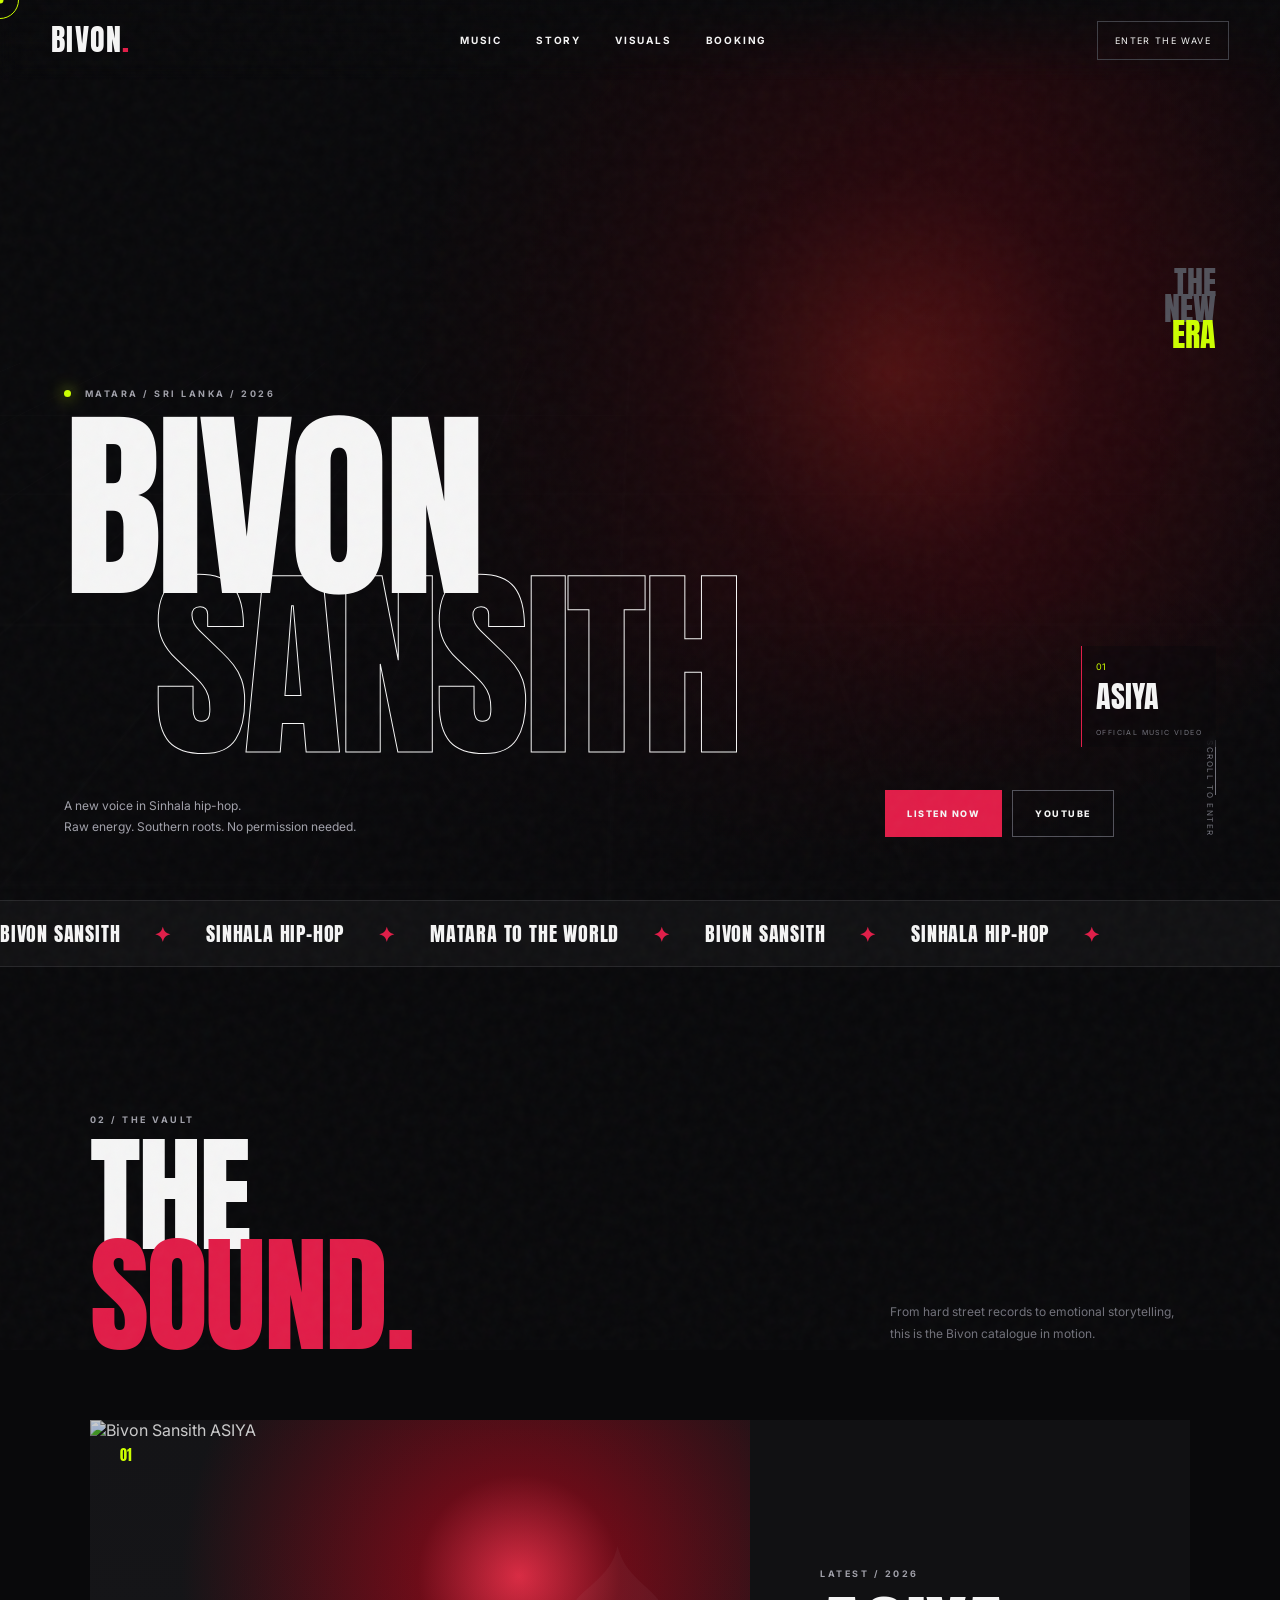
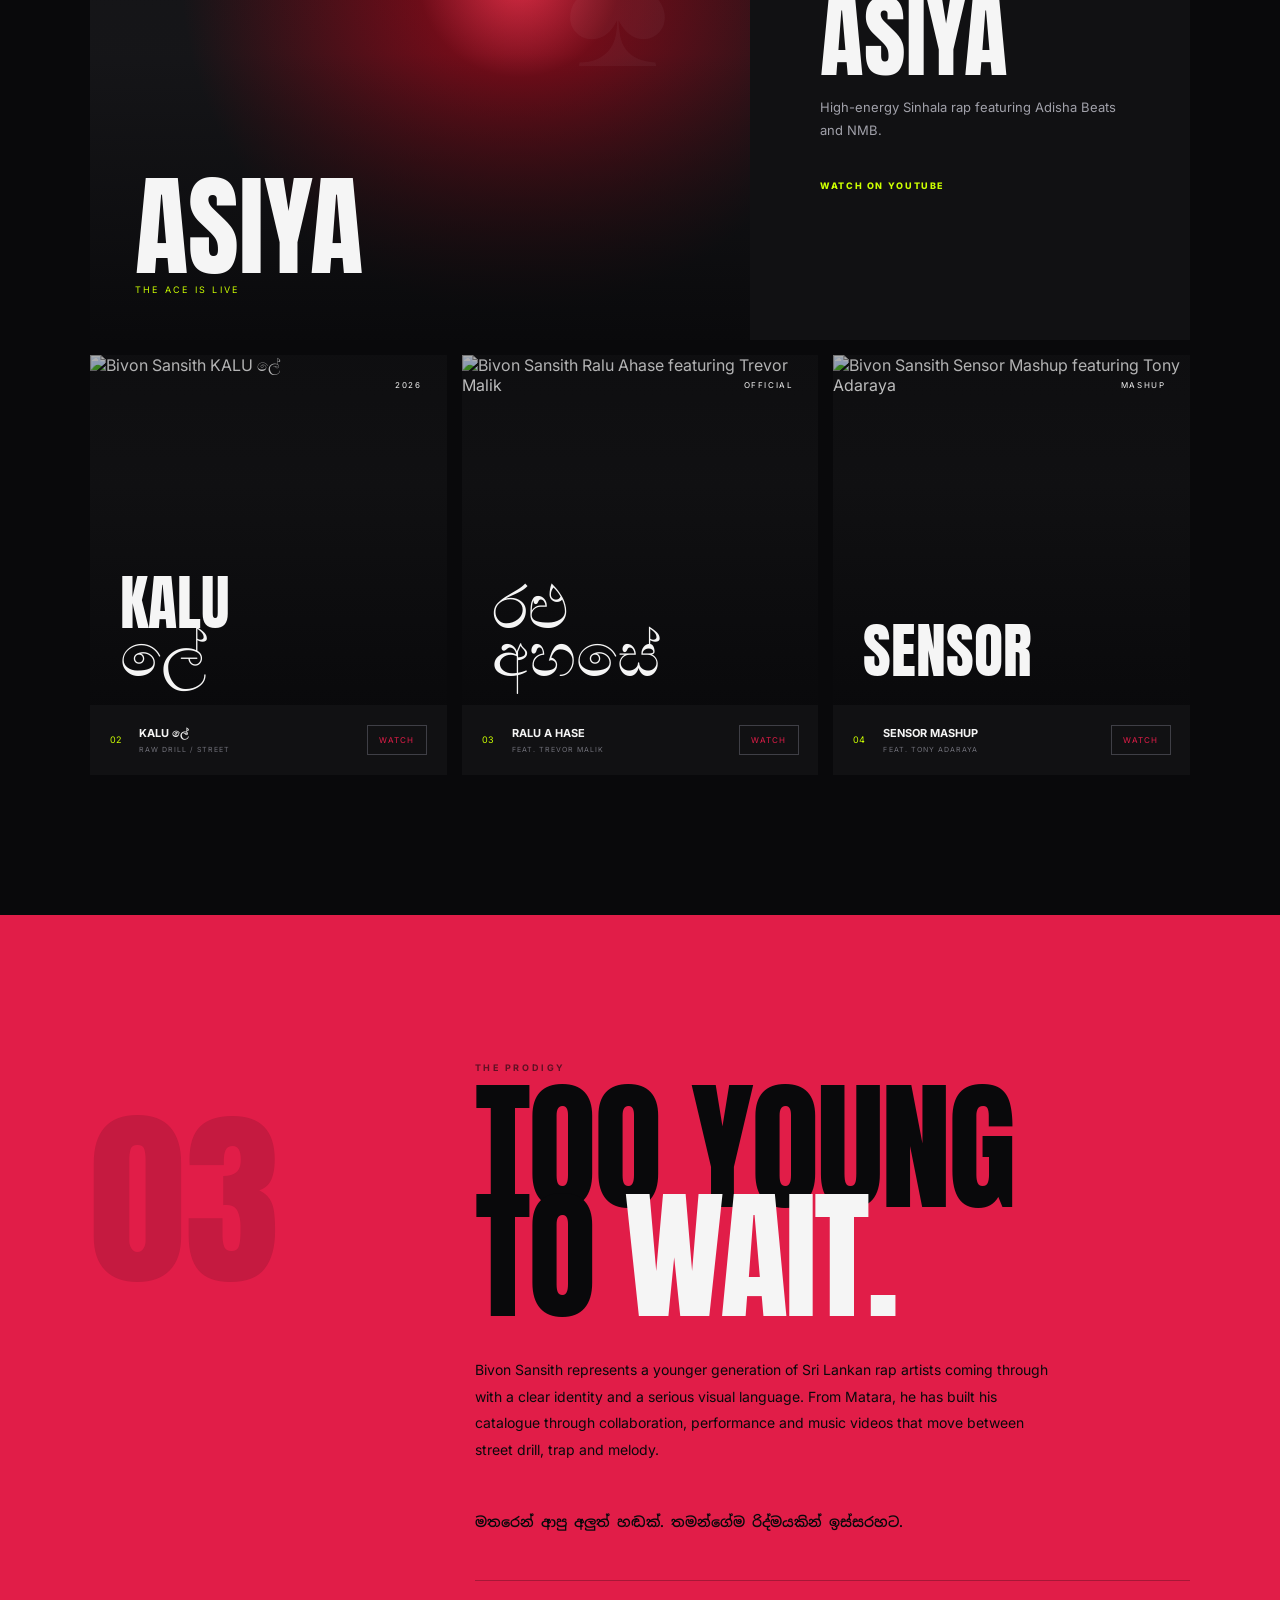
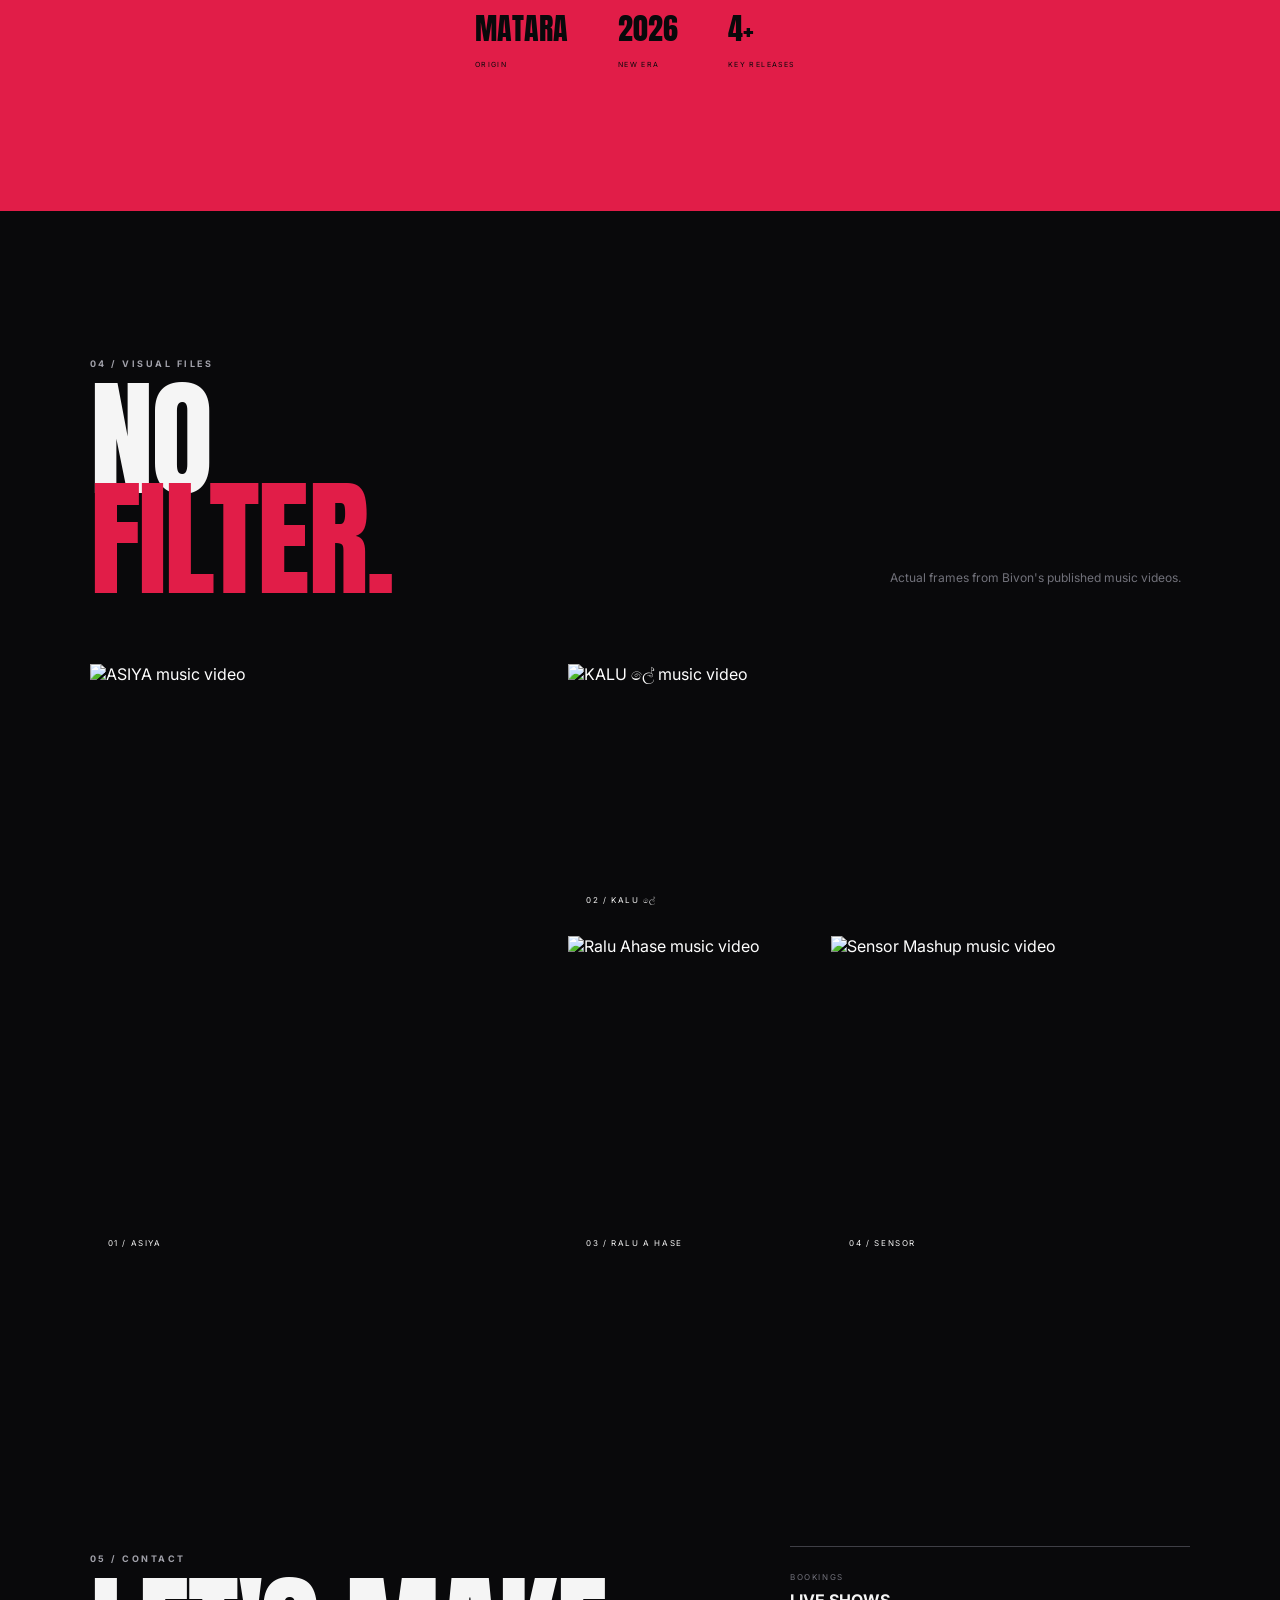
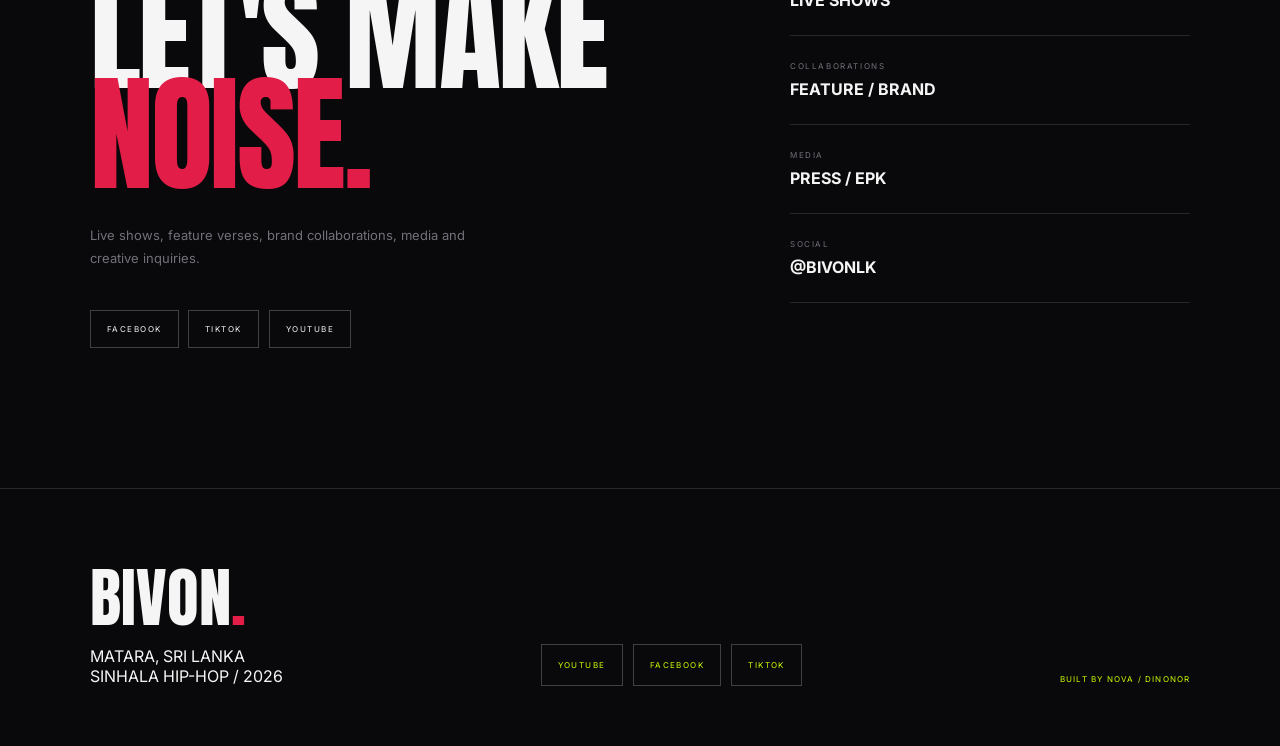
==== commit 6f4f060c: "Fix verified artwork links and remove unverified merch section" ====
--- a/index.html
+++ b/index.html
@@ -1,65 +1,23 @@
 <!DOCTYPE html>
 <html lang="en">
 <head>
-  <meta charset="UTF-8" />
-  <meta name="viewport" content="width=device-width, initial-scale=1.0" />
-  <meta name="theme-color" content="#09090b" />
-  <meta name="description" content="Bivon Sansith, Sinhala rap artist from Matara, Sri Lanka. Official music, videos, story and bookings." />
-  <title>BIVON SANSITH | Official</title>
-  <link rel="preconnect" href="https://fonts.googleapis.com" />
-  <link rel="preconnect" href="https://fonts.gstatic.com" crossorigin />
-  <link href="https://fonts.googleapis.com/css2?family=Anton&family=Inter:wght@400;500;600;700;800;900&family=Noto+Sans+Sinhala:wght@400;600;700&display=swap" rel="stylesheet" />
-  <link rel="stylesheet" href="styles.css" />
+<meta charset="UTF-8" /><meta name="viewport" content="width=device-width, initial-scale=1.0" /><meta name="theme-color" content="#09090b" /><meta name="description" content="Bivon Sansith, Sinhala rap artist from Matara, Sri Lanka. Official music, videos, story and bookings." /><title>BIVON SANSITH | Official</title>
+<link rel="preconnect" href="https://fonts.googleapis.com" /><link rel="preconnect" href="https://fonts.gstatic.com" crossorigin /><link href="https://fonts.googleapis.com/css2?family=Anton&family=Inter:wght@400;500;600;700;800;900&family=Noto+Sans+Sinhala:wght@400;600;700&display=swap" rel="stylesheet" /><link rel="stylesheet" href="styles.css" />
 </head>
 <body>
-  <div class="noise"></div>
-  <div class="loader" id="loader"><div class="loader-mark">B</div><div class="loader-line"><span></span></div><p>LOADING THE NEXT WAVE</p></div>
-  <div class="cursor-dot"></div><div class="cursor-ring"></div>
-
-  <header class="nav">
-    <a class="brand" href="#top">BIVON<span>.</span></a>
-    <nav class="nav-links"><a href="#music">MUSIC</a><a href="#story">STORY</a><a href="#visuals">VISUALS</a><a href="#booking">BOOKING</a></nav>
-    <a class="nav-cta" href="#music">ENTER THE WAVE</a>
-    <button class="menu" aria-label="Open menu"><i></i><i></i></button>
-  </header>
-
-  <main id="top">
-    <section class="hero">
-      <div class="hero-bg"></div><div class="hero-photo"><img src="https://i.ytimg.com/vi/OdV2tsFwHeU/maxresdefault.jpg" alt="Bivon Sansith ASIYA music video" /></div><div class="hero-grid"></div>
-      <div class="hero-copy">
-        <div class="eyebrow"><span class="pulse"></span> MATARA / SRI LANKA / 2026</div>
-        <h1><span>BIVON</span><span>SANSITH</span></h1>
-        <div class="hero-bottom"><p class="hero-intro">A new voice in Sinhala hip-hop.<br />Raw energy. Southern roots. No permission needed.</p><div class="hero-actions"><a class="btn red" href="#music">LISTEN NOW</a><a class="btn ghost" href="https://www.youtube.com/@bivonlk" target="_blank" rel="noreferrer">YOUTUBE</a></div></div>
-      </div>
-      <div class="hero-tag">THE<br />NEW<br /><em>ERA</em></div><div class="scroll-cue"><span></span> SCROLL TO ENTER</div>
-      <div class="hero-card"><span>01</span><strong>ASIYA</strong><small>OFFICIAL MUSIC VIDEO</small></div>
-    </section>
-
-    <section class="ticker"><div class="ticker-track"><span>BIVON SANSITH</span><b>✦</b><span>SINHALA HIP-HOP</span><b>✦</b><span>MATARA TO THE WORLD</span><b>✦</b><span>BIVON SANSITH</span><b>✦</b><span>SINHALA HIP-HOP</span><b>✦</b></div></section>
-
-    <section class="music section" id="music">
-      <div class="section-head reveal"><div><span class="label">02 / THE VAULT</span><h2>THE<br /><i>SOUND.</i></h2></div><p>From hard street records to emotional storytelling, this is the Bivon catalogue in motion.</p></div>
-      <div class="featured reveal">
-        <div class="featured-art art-asiya"><img src="https://i.ytimg.com/vi/OdV2tsFwHeU/maxresdefault.jpg" alt="Bivon Sansith ASIYA" /><div class="card-no">01</div><div class="spade">♠</div><div class="art-title">ASIYA</div><span>THE ACE IS LIVE</span></div>
-        <div class="featured-info"><span class="label">LATEST / 2026</span><h3>ASIYA</h3><p>High-energy Sinhala rap featuring Adisha Beats and NMB.</p><a class="text-link" href="https://www.youtube.com/watch?v=OdV2tsFwHeU" target="_blank" rel="noreferrer">WATCH ON YOUTUBE</a></div>
-      </div>
-      <div class="release-grid reveal">
-        <article class="release"><div class="release-art kalu"><img src="https://i.ytimg.com/vi/xp-Qpvql9Ao/maxresdefault.jpg" alt="Bivon Sansith KALU ලේ" /><span>KALU<br />ලේ</span><small>2026</small></div><div class="release-meta"><span>02</span><div><h4>KALU ලේ</h4><p>RAW DRILL / STREET</p></div><a href="https://www.youtube.com/watch?v=xp-Qpvql9Ao" target="_blank" rel="noreferrer">WATCH</a></div></article>
-        <article class="release"><div class="release-art ralu"><img src="https://i.ytimg.com/vi/OdV2tsFwHeU/hqdefault.jpg" alt="Bivon Sansith Ralu Ahase" /><span>රළු<br />අහසේ</span><small>OFFICIAL</small></div><div class="release-meta"><span>03</span><div><h4>RALU A HASE</h4><p>FEAT. TREVOR MALIK</p></div><a href="https://www.youtube.com/results?search_query=Bivon+Sansith+Ralu+Ahase+Trevor+Malik" target="_blank" rel="noreferrer">WATCH</a></div></article>
-        <article class="release"><div class="release-art sensor"><img src="https://i.ytimg.com/vi/Ilvbrh_79QE/maxresdefault.jpg" alt="Bivon Sansith Sensor Mashup" /><span>SENSOR</span><small>MASHUP</small></div><div class="release-meta"><span>04</span><div><h4>SENSOR MASHUP</h4><p>FEAT. TONY ADARAYA</p></div><a href="https://www.youtube.com/watch?v=Ilvbrh_79QE" target="_blank" rel="noreferrer">WATCH</a></div></article>
-      </div>
-    </section>
-
-    <section class="statement section" id="story"><div class="statement-number">03</div><div class="statement-copy reveal"><span class="label">THE PRODIGY</span><h2>TOO YOUNG<br />TO <i>WAIT.</i></h2><p>Bivon Sansith represents a younger generation of Sri Lankan rap artists coming through with a clear identity and a serious visual language. From Matara, he has built his catalogue through collaboration, performance and music videos that move between street drill, trap and melody.</p><p class="sinhala">මතරෙන් ආපු අලුත් හඬක්. තමන්ගේම රිද්මයකින් ඉස්සරහට.</p><div class="stats"><div><strong>MATARA</strong><span>ORIGIN</span></div><div><strong>2026</strong><span>NEW ERA</span></div><div><strong>4+</strong><span>KEY RELEASES</span></div></div></div></section>
-
-    <section class="visuals section" id="visuals"><div class="section-head reveal"><div><span class="label">04 / VISUAL FILES</span><h2>NO<br /><i>FILTER.</i></h2></div><p>Streetwear, coastal nights, red light and Southern Sri Lankan attitude.</p></div><div class="visual-grid reveal"><div class="visual v1"><img src="https://i.ytimg.com/vi/OdV2tsFwHeU/maxresdefault.jpg" alt="ASIYA visual" /><span>01 / ASIYA</span></div><div class="visual v2"><img src="https://i.ytimg.com/vi/xp-Qpvql9Ao/maxresdefault.jpg" alt="KALU ලේ visual" /><span>02 / KALU ලේ</span></div><div class="visual v3"><img src="https://i.ytimg.com/vi/Ilvbrh_79QE/maxresdefault.jpg" alt="SENSOR visual" /><span>03 / MATARA</span></div><div class="visual v4"><img src="https://i.ytimg.com/vi/xp-Qpvql9Ao/hqdefault.jpg" alt="Bivon visual" /><span>04 / BIVON</span></div></div></section>
-
-    <section class="drop section"><div class="drop-inner reveal"><span class="label">05 / DROP 01</span><h2>BIVON<br /><i>WORLD.</i></h2><p>Limited streetwear is coming. Hoodies, bandanas, stickers and pieces built around the visual language.</p><div class="drop-status"><span></span> COMING SOON</div></div><div class="drop-side">B<br />S<br />01</div></section>
-
-    <section class="booking section" id="booking"><div class="booking-copy reveal"><span class="label">06 / CONTACT</span><h2>LET'S MAKE<br /><i>NOISE.</i></h2><p>Live shows, feature verses, brand collaborations, media and creative inquiries.</p><div class="social-links"><a href="https://www.facebook.com/share/19Vy61i74a/?mibextid=wwXIfr" target="_blank" rel="noreferrer">FACEBOOK</a><a href="https://www.tiktok.com/@youngest_rapper1" target="_blank" rel="noreferrer">TIKTOK</a><a href="https://www.youtube.com/@bivonlk" target="_blank" rel="noreferrer">YOUTUBE</a></div></div><div class="booking-panel reveal"><div><span>BOOKINGS</span><strong>LIVE SHOWS</strong></div><div><span>COLLABORATIONS</span><strong>FEATURE / BRAND</strong></div><div><span>MEDIA</span><strong>PRESS / EPK</strong></div><div><span>SOCIAL</span><strong>@BIVONLK</strong></div></div></section>
-  </main>
-
-  <footer><div><div class="footer-brand">BIVON<span>.</span></div><p>MATARA, SRI LANKA<br />SINHALA HIP-HOP / 2026</p></div><div class="footer-social"><a href="https://www.youtube.com/@bivonlk" target="_blank" rel="noreferrer">YOUTUBE</a><a href="https://www.facebook.com/share/19Vy61i74a/?mibextid=wwXIfr" target="_blank" rel="noreferrer">FACEBOOK</a><a href="https://www.tiktok.com/@youngest_rapper1" target="_blank" rel="noreferrer">TIKTOK</a></div><a class="built-by" href="#top">BUILT BY NOVA / DINONOR</a></footer>
-  <script src="script.js"></script>
-</body>
-</html>+<div class="noise"></div><div class="loader" id="loader"><div class="loader-mark">B</div><div class="loader-line"><span></span></div><p>LOADING THE NEXT WAVE</p></div><div class="cursor-dot"></div><div class="cursor-ring"></div>
+<header class="nav"><a class="brand" href="#top">BIVON<span>.</span></a><nav class="nav-links"><a href="#music">MUSIC</a><a href="#story">STORY</a><a href="#visuals">VISUALS</a><a href="#booking">BOOKING</a></nav><a class="nav-cta" href="#music">ENTER THE WAVE</a><button class="menu" aria-label="Open menu"><i></i><i></i></button></header>
+<main id="top">
+<section class="hero"><div class="hero-bg"></div><div class="hero-photo"><img src="https://i.ytimg.com/vi/OdV2tsFwHeU/maxresdefault.jpg" alt="Bivon Sansith ASIYA music video" /></div><div class="hero-grid"></div><div class="hero-copy"><div class="eyebrow"><span class="pulse"></span> MATARA / SRI LANKA / 2026</div><h1><span>BIVON</span><span>SANSITH</span></h1><div class="hero-bottom"><p class="hero-intro">A new voice in Sinhala hip-hop.<br />Raw energy. Southern roots. No permission needed.</p><div class="hero-actions"><a class="btn red" href="#music">LISTEN NOW</a><a class="btn ghost" href="https://www.youtube.com/@bivonlk" target="_blank" rel="noreferrer">YOUTUBE</a></div></div></div><div class="hero-tag">THE<br />NEW<br /><em>ERA</em></div><div class="scroll-cue"><span></span> SCROLL TO ENTER</div><div class="hero-card"><span>01</span><strong>ASIYA</strong><small>OFFICIAL MUSIC VIDEO</small></div></section>
+<section class="ticker"><div class="ticker-track"><span>BIVON SANSITH</span><b>✦</b><span>SINHALA HIP-HOP</span><b>✦</b><span>MATARA TO THE WORLD</span><b>✦</b><span>BIVON SANSITH</span><b>✦</b><span>SINHALA HIP-HOP</span><b>✦</b></div></section>
+<section class="music section" id="music"><div class="section-head reveal"><div><span class="label">02 / THE VAULT</span><h2>THE<br /><i>SOUND.</i></h2></div><p>From hard street records to emotional storytelling, this is the Bivon catalogue in motion.</p></div><div class="featured reveal"><div class="featured-art art-asiya"><img src="https://i.ytimg.com/vi/OdV2tsFwHeU/maxresdefault.jpg" alt="Bivon Sansith ASIYA" /><div class="card-no">01</div><div class="spade">♠</div><div class="art-title">ASIYA</div><span>THE ACE IS LIVE</span></div><div class="featured-info"><span class="label">LATEST / 2026</span><h3>ASIYA</h3><p>High-energy Sinhala rap featuring Adisha Beats and NMB.</p><a class="text-link" href="https://www.youtube.com/watch?v=OdV2tsFwHeU" target="_blank" rel="noreferrer">WATCH ON YOUTUBE</a></div></div><div class="release-grid reveal">
+<article class="release"><div class="release-art kalu"><img src="https://i.ytimg.com/vi/xp-Qpvql9Ao/maxresdefault.jpg" alt="Bivon Sansith KALU ලේ" /><span>KALU<br />ලේ</span><small>2026</small></div><div class="release-meta"><span>02</span><div><h4>KALU ලේ</h4><p>RAW DRILL / STREET</p></div><a href="https://www.youtube.com/watch?v=xp-Qpvql9Ao" target="_blank" rel="noreferrer">WATCH</a></div></article>
+<article class="release"><div class="release-art ralu"><img src="https://i.ytimg.com/vi/r9Y2wejbLXQ/maxresdefault.jpg" alt="Bivon Sansith Ralu Ahase featuring Trevor Malik" /><span>රළු<br />අහසේ</span><small>OFFICIAL</small></div><div class="release-meta"><span>03</span><div><h4>RALU A HASE</h4><p>FEAT. TREVOR MALIK</p></div><a href="https://www.youtube.com/watch?v=r9Y2wejbLXQ" target="_blank" rel="noreferrer">WATCH</a></div></article>
+<article class="release"><div class="release-art sensor"><img src="https://i.ytimg.com/vi/Ilvbrh_79QE/maxresdefault.jpg" alt="Bivon Sansith Sensor Mashup featuring Tony Adaraya" /><span>SENSOR</span><small>MASHUP</small></div><div class="release-meta"><span>04</span><div><h4>SENSOR MASHUP</h4><p>FEAT. TONY ADARAYA</p></div><a href="https://www.youtube.com/watch?v=Ilvbrh_79QE" target="_blank" rel="noreferrer">WATCH</a></div></article>
+</div></section>
+<section class="statement section" id="story"><div class="statement-number">03</div><div class="statement-copy reveal"><span class="label">THE PRODIGY</span><h2>TOO YOUNG<br />TO <i>WAIT.</i></h2><p>Bivon Sansith represents a younger generation of Sri Lankan rap artists coming through with a clear identity and a serious visual language. From Matara, he has built his catalogue through collaboration, performance and music videos that move between street drill, trap and melody.</p><p class="sinhala">මතරෙන් ආපු අලුත් හඬක්. තමන්ගේම රිද්මයකින් ඉස්සරහට.</p><div class="stats"><div><strong>MATARA</strong><span>ORIGIN</span></div><div><strong>2026</strong><span>NEW ERA</span></div><div><strong>4+</strong><span>KEY RELEASES</span></div></div></div></section>
+<section class="visuals section" id="visuals"><div class="section-head reveal"><div><span class="label">04 / VISUAL FILES</span><h2>NO<br /><i>FILTER.</i></h2></div><p>Actual frames from Bivon's published music videos.</p></div><div class="visual-grid reveal"><div class="visual v1"><img src="https://i.ytimg.com/vi/OdV2tsFwHeU/maxresdefault.jpg" alt="ASIYA music video" /><span>01 / ASIYA</span></div><div class="visual v2"><img src="https://i.ytimg.com/vi/xp-Qpvql9Ao/maxresdefault.jpg" alt="KALU ලේ music video" /><span>02 / KALU ලේ</span></div><div class="visual v3"><img src="https://i.ytimg.com/vi/r9Y2wejbLXQ/maxresdefault.jpg" alt="Ralu Ahase music video" /><span>03 / RALU A HASE</span></div><div class="visual v4"><img src="https://i.ytimg.com/vi/Ilvbrh_79QE/maxresdefault.jpg" alt="Sensor Mashup music video" /><span>04 / SENSOR</span></div></div></section>
+<section class="booking section" id="booking"><div class="booking-copy reveal"><span class="label">05 / CONTACT</span><h2>LET'S MAKE<br /><i>NOISE.</i></h2><p>Live shows, feature verses, brand collaborations, media and creative inquiries.</p><div class="social-links"><a href="https://www.facebook.com/share/19Vy61i74a/?mibextid=wwXIfr" target="_blank" rel="noreferrer">FACEBOOK</a><a href="https://www.tiktok.com/@youngest_rapper1" target="_blank" rel="noreferrer">TIKTOK</a><a href="https://www.youtube.com/@bivonlk" target="_blank" rel="noreferrer">YOUTUBE</a></div></div><div class="booking-panel reveal"><div><span>BOOKINGS</span><strong>LIVE SHOWS</strong></div><div><span>COLLABORATIONS</span><strong>FEATURE / BRAND</strong></div><div><span>MEDIA</span><strong>PRESS / EPK</strong></div><div><span>SOCIAL</span><strong>@BIVONLK</strong></div></div></section>
+</main>
+<footer><div><div class="footer-brand">BIVON<span>.</span></div><p>MATARA, SRI LANKA<br />SINHALA HIP-HOP / 2026</p></div><div class="footer-social"><a href="https://www.youtube.com/@bivonlk" target="_blank" rel="noreferrer">YOUTUBE</a><a href="https://www.facebook.com/share/19Vy61i74a/?mibextid=wwXIfr" target="_blank" rel="noreferrer">FACEBOOK</a><a href="https://www.tiktok.com/@youngest_rapper1" target="_blank" rel="noreferrer">TIKTOK</a></div><a class="built-by" href="#top">BUILT BY NOVA / DINONOR</a></footer>
+<script src="script.js"></script></body></html>
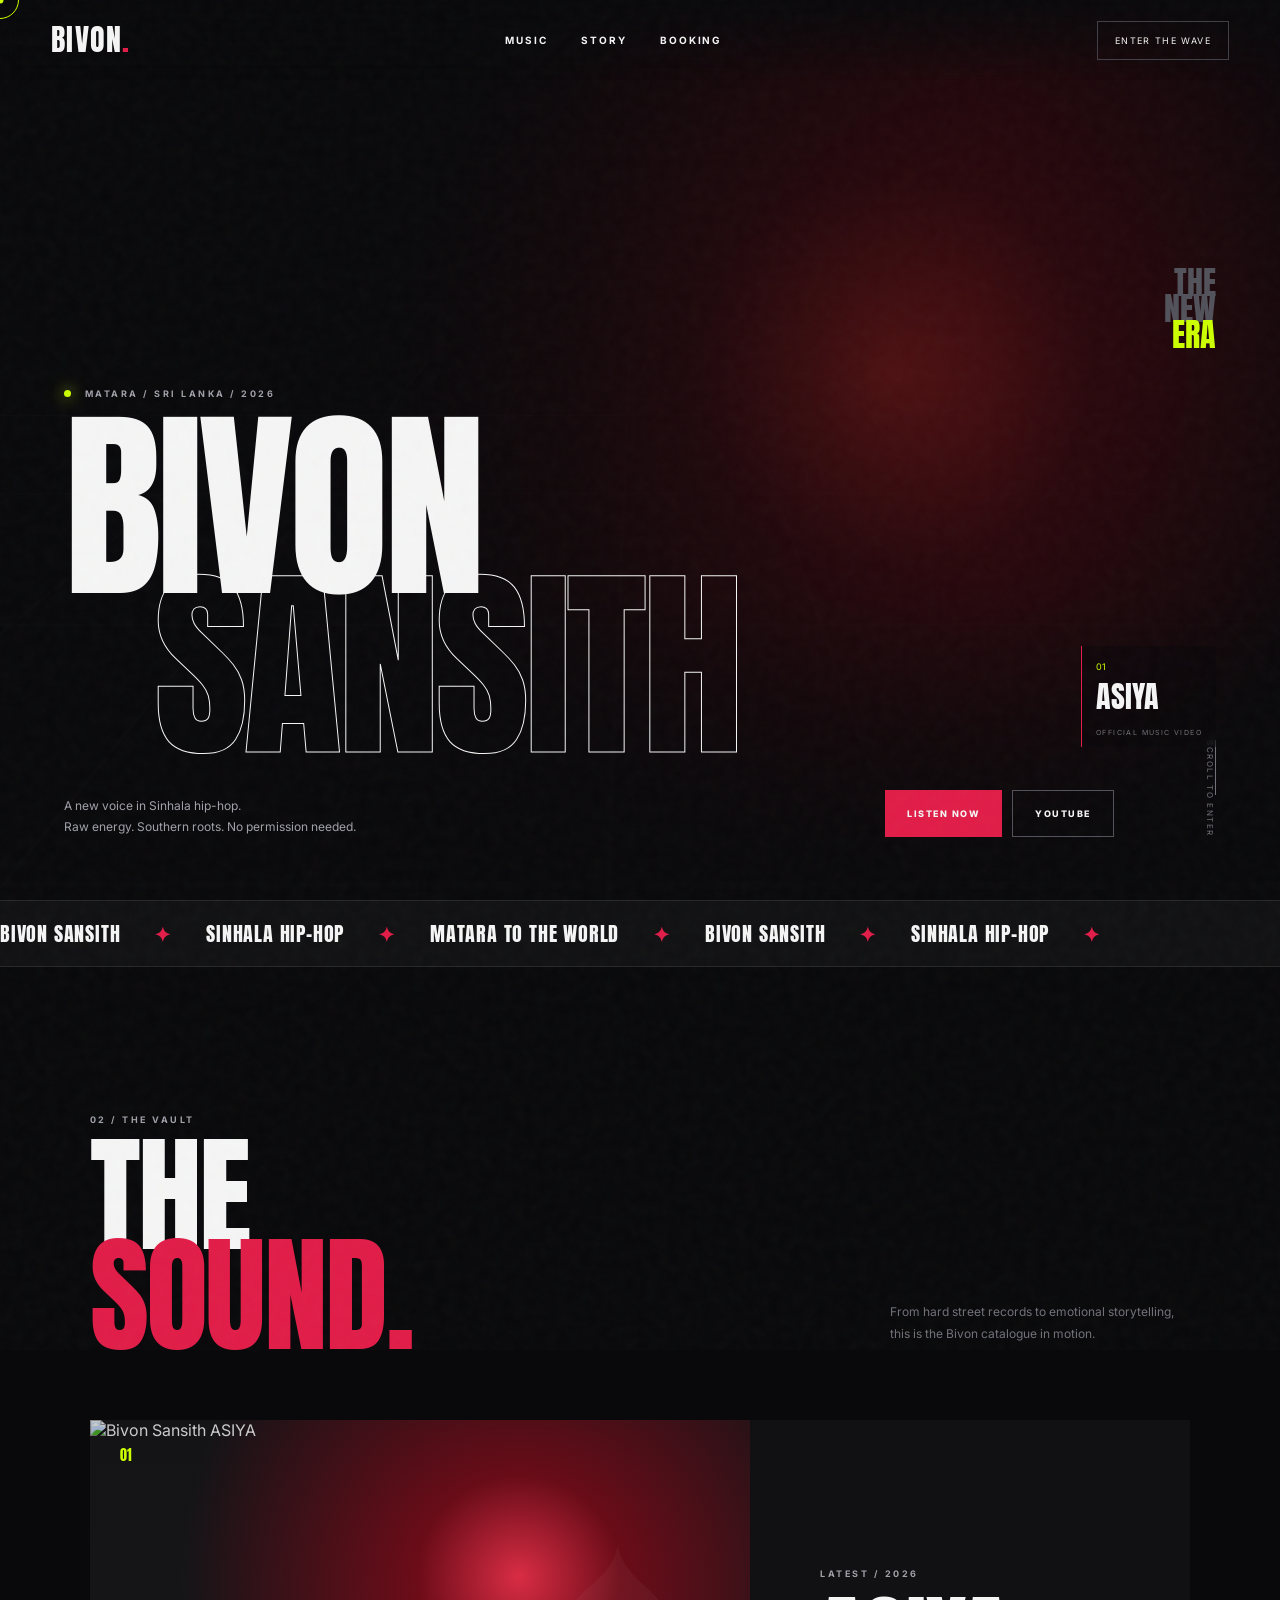
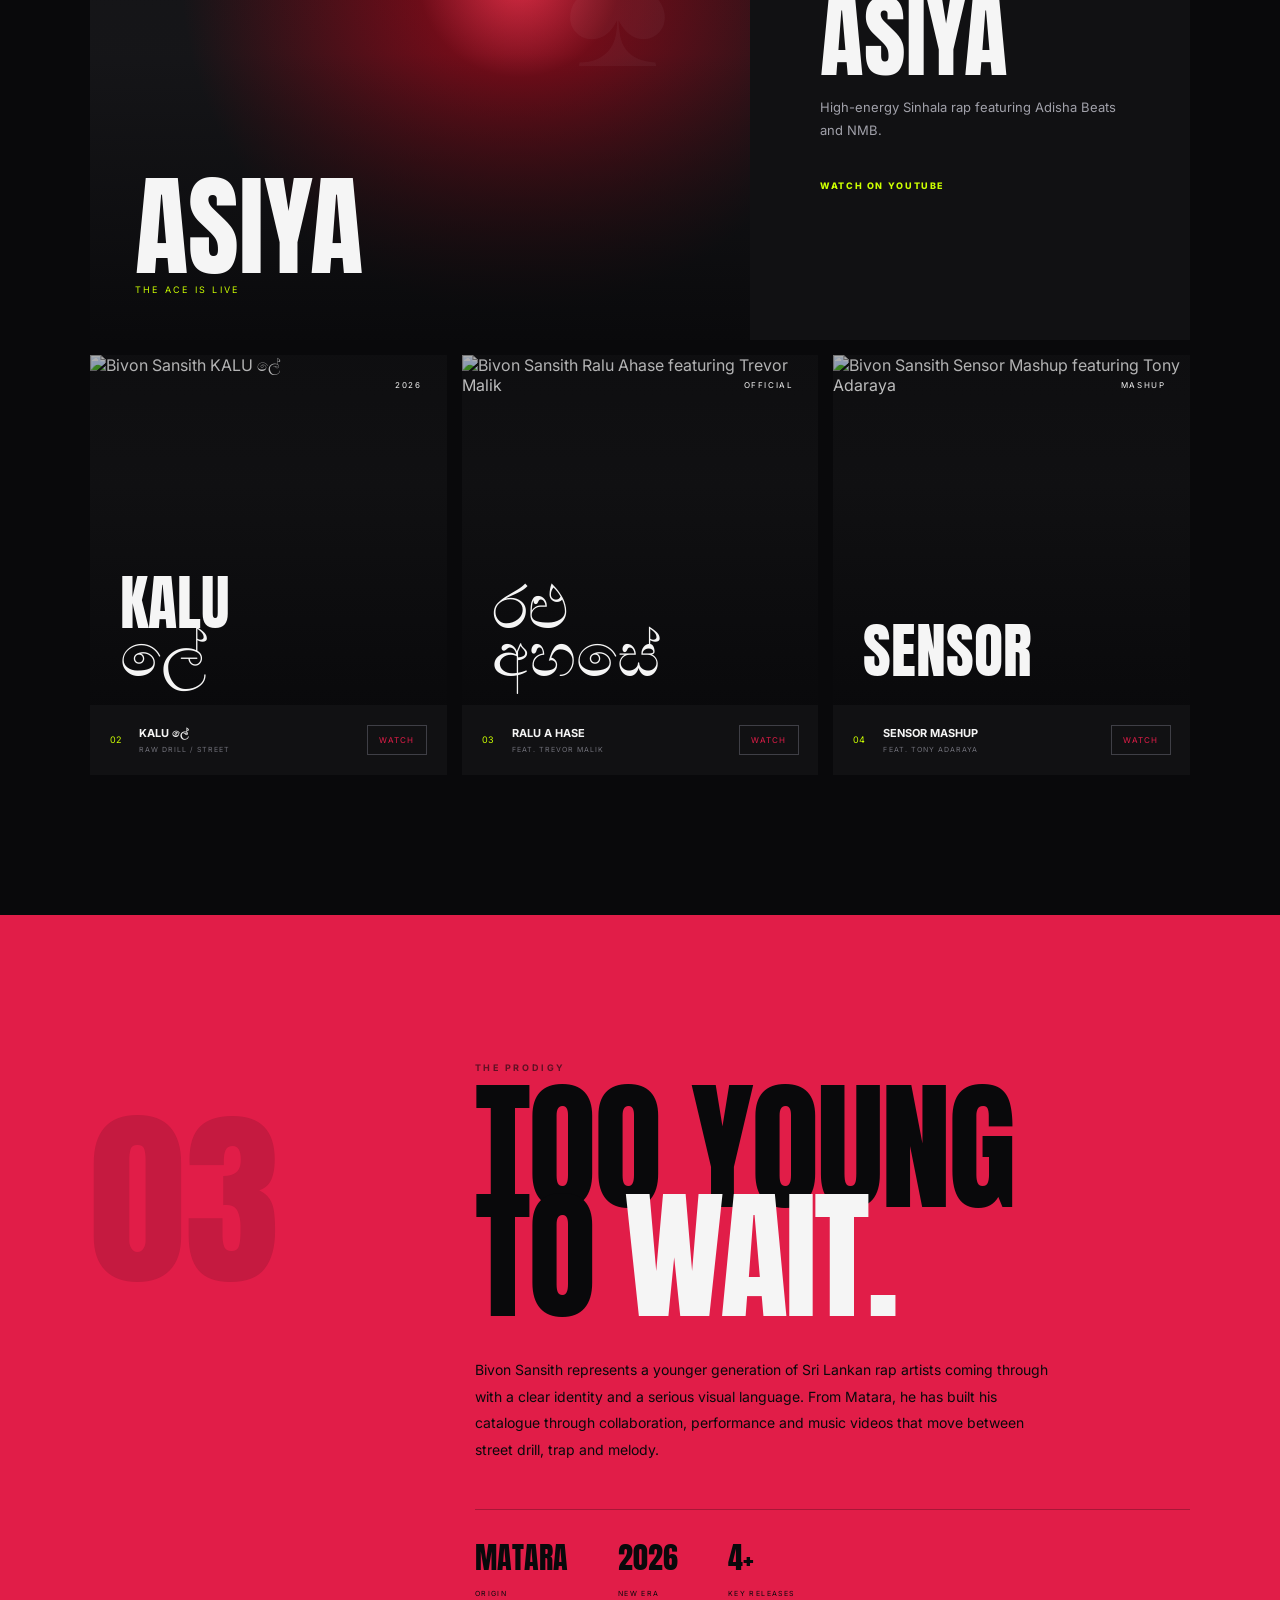
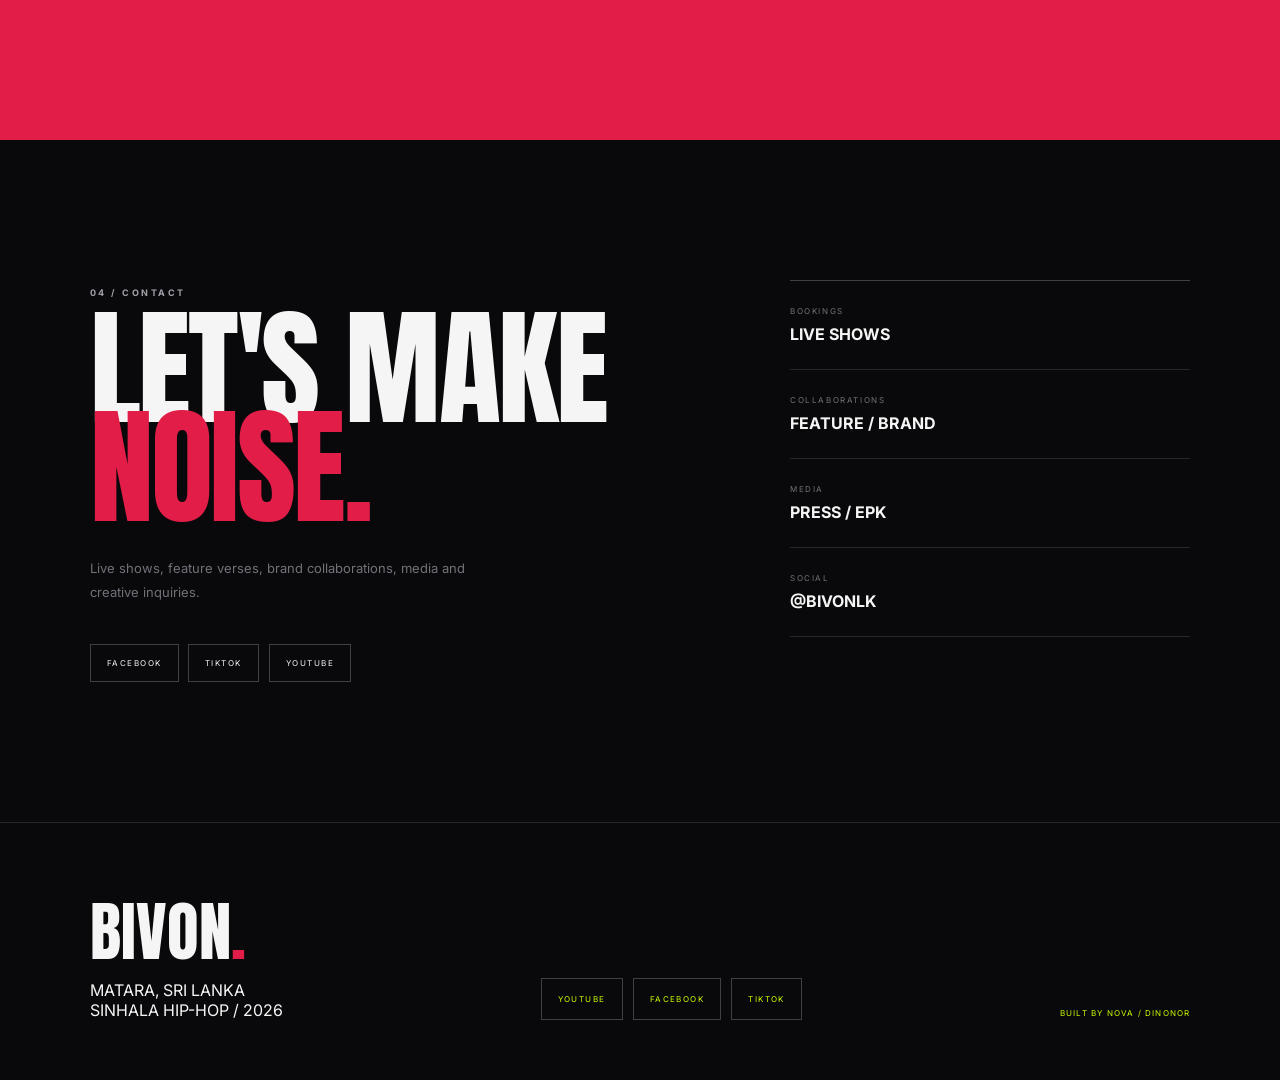
==== commit 8ba8d7cc: "Remove Sinhala story line and Visual Files section" ====
--- a/index.html
+++ b/index.html
@@ -6,18 +6,17 @@
 </head>
 <body>
 <div class="noise"></div><div class="loader" id="loader"><div class="loader-mark">B</div><div class="loader-line"><span></span></div><p>LOADING THE NEXT WAVE</p></div><div class="cursor-dot"></div><div class="cursor-ring"></div>
-<header class="nav"><a class="brand" href="#top">BIVON<span>.</span></a><nav class="nav-links"><a href="#music">MUSIC</a><a href="#story">STORY</a><a href="#visuals">VISUALS</a><a href="#booking">BOOKING</a></nav><a class="nav-cta" href="#music">ENTER THE WAVE</a><button class="menu" aria-label="Open menu"><i></i><i></i></button></header>
+<header class="nav"><a class="brand" href="#top">BIVON<span>.</span></a><nav class="nav-links"><a href="#music">MUSIC</a><a href="#story">STORY</a><a href="#booking">BOOKING</a></nav><a class="nav-cta" href="#music">ENTER THE WAVE</a><button class="menu" aria-label="Open menu"><i></i><i></i></button></header>
 <main id="top">
 <section class="hero"><div class="hero-bg"></div><div class="hero-photo"><img src="https://i.ytimg.com/vi/OdV2tsFwHeU/maxresdefault.jpg" alt="Bivon Sansith ASIYA music video" /></div><div class="hero-grid"></div><div class="hero-copy"><div class="eyebrow"><span class="pulse"></span> MATARA / SRI LANKA / 2026</div><h1><span>BIVON</span><span>SANSITH</span></h1><div class="hero-bottom"><p class="hero-intro">A new voice in Sinhala hip-hop.<br />Raw energy. Southern roots. No permission needed.</p><div class="hero-actions"><a class="btn red" href="#music">LISTEN NOW</a><a class="btn ghost" href="https://www.youtube.com/@bivonlk" target="_blank" rel="noreferrer">YOUTUBE</a></div></div></div><div class="hero-tag">THE<br />NEW<br /><em>ERA</em></div><div class="scroll-cue"><span></span> SCROLL TO ENTER</div><div class="hero-card"><span>01</span><strong>ASIYA</strong><small>OFFICIAL MUSIC VIDEO</small></div></section>
 <section class="ticker"><div class="ticker-track"><span>BIVON SANSITH</span><b>✦</b><span>SINHALA HIP-HOP</span><b>✦</b><span>MATARA TO THE WORLD</span><b>✦</b><span>BIVON SANSITH</span><b>✦</b><span>SINHALA HIP-HOP</span><b>✦</b></div></section>
 <section class="music section" id="music"><div class="section-head reveal"><div><span class="label">02 / THE VAULT</span><h2>THE<br /><i>SOUND.</i></h2></div><p>From hard street records to emotional storytelling, this is the Bivon catalogue in motion.</p></div><div class="featured reveal"><div class="featured-art art-asiya"><img src="https://i.ytimg.com/vi/OdV2tsFwHeU/maxresdefault.jpg" alt="Bivon Sansith ASIYA" /><div class="card-no">01</div><div class="spade">♠</div><div class="art-title">ASIYA</div><span>THE ACE IS LIVE</span></div><div class="featured-info"><span class="label">LATEST / 2026</span><h3>ASIYA</h3><p>High-energy Sinhala rap featuring Adisha Beats and NMB.</p><a class="text-link" href="https://www.youtube.com/watch?v=OdV2tsFwHeU" target="_blank" rel="noreferrer">WATCH ON YOUTUBE</a></div></div><div class="release-grid reveal">
-<article class="release"><div class="release-art kalu"><img src="https://i.ytimg.com/vi/xp-Qpvql9Ao/maxresdefault.jpg" alt="Bivon Sansith KALU ලේ" /><span>KALU<br />ලේ</span><small>2026</small></div><div class="release-meta"><span>02</span><div><h4>KALU ලේ</h4><p>RAW DRILL / STREET</p></div><a href="https://www.youtube.com/watch?v=xp-Qpvql9Ao" target="_blank" rel="noreferrer">WATCH</a></div></article>
+<article class="release"><div class="release-art kalu"><img src="https://i.ytimg.com/vi/xp-Qpvql9Ao/hqdefault.jpg" alt="Bivon Sansith KALU ලේ" /><span>KALU<br />ලේ</span><small>2026</small></div><div class="release-meta"><span>02</span><div><h4>KALU ලේ</h4><p>RAW DRILL / STREET</p></div><a href="https://www.youtube.com/watch?v=xp-Qpvql9Ao" target="_blank" rel="noreferrer">WATCH</a></div></article>
 <article class="release"><div class="release-art ralu"><img src="https://i.ytimg.com/vi/r9Y2wejbLXQ/maxresdefault.jpg" alt="Bivon Sansith Ralu Ahase featuring Trevor Malik" /><span>රළු<br />අහසේ</span><small>OFFICIAL</small></div><div class="release-meta"><span>03</span><div><h4>RALU A HASE</h4><p>FEAT. TREVOR MALIK</p></div><a href="https://www.youtube.com/watch?v=r9Y2wejbLXQ" target="_blank" rel="noreferrer">WATCH</a></div></article>
 <article class="release"><div class="release-art sensor"><img src="https://i.ytimg.com/vi/Ilvbrh_79QE/maxresdefault.jpg" alt="Bivon Sansith Sensor Mashup featuring Tony Adaraya" /><span>SENSOR</span><small>MASHUP</small></div><div class="release-meta"><span>04</span><div><h4>SENSOR MASHUP</h4><p>FEAT. TONY ADARAYA</p></div><a href="https://www.youtube.com/watch?v=Ilvbrh_79QE" target="_blank" rel="noreferrer">WATCH</a></div></article>
 </div></section>
-<section class="statement section" id="story"><div class="statement-number">03</div><div class="statement-copy reveal"><span class="label">THE PRODIGY</span><h2>TOO YOUNG<br />TO <i>WAIT.</i></h2><p>Bivon Sansith represents a younger generation of Sri Lankan rap artists coming through with a clear identity and a serious visual language. From Matara, he has built his catalogue through collaboration, performance and music videos that move between street drill, trap and melody.</p><p class="sinhala">මතරෙන් ආපු අලුත් හඬක්. තමන්ගේම රිද්මයකින් ඉස්සරහට.</p><div class="stats"><div><strong>MATARA</strong><span>ORIGIN</span></div><div><strong>2026</strong><span>NEW ERA</span></div><div><strong>4+</strong><span>KEY RELEASES</span></div></div></div></section>
-<section class="visuals section" id="visuals"><div class="section-head reveal"><div><span class="label">04 / VISUAL FILES</span><h2>NO<br /><i>FILTER.</i></h2></div><p>Actual frames from Bivon's published music videos.</p></div><div class="visual-grid reveal"><div class="visual v1"><img src="https://i.ytimg.com/vi/OdV2tsFwHeU/maxresdefault.jpg" alt="ASIYA music video" /><span>01 / ASIYA</span></div><div class="visual v2"><img src="https://i.ytimg.com/vi/xp-Qpvql9Ao/maxresdefault.jpg" alt="KALU ලේ music video" /><span>02 / KALU ලේ</span></div><div class="visual v3"><img src="https://i.ytimg.com/vi/r9Y2wejbLXQ/maxresdefault.jpg" alt="Ralu Ahase music video" /><span>03 / RALU A HASE</span></div><div class="visual v4"><img src="https://i.ytimg.com/vi/Ilvbrh_79QE/maxresdefault.jpg" alt="Sensor Mashup music video" /><span>04 / SENSOR</span></div></div></section>
-<section class="booking section" id="booking"><div class="booking-copy reveal"><span class="label">05 / CONTACT</span><h2>LET'S MAKE<br /><i>NOISE.</i></h2><p>Live shows, feature verses, brand collaborations, media and creative inquiries.</p><div class="social-links"><a href="https://www.facebook.com/share/19Vy61i74a/?mibextid=wwXIfr" target="_blank" rel="noreferrer">FACEBOOK</a><a href="https://www.tiktok.com/@youngest_rapper1" target="_blank" rel="noreferrer">TIKTOK</a><a href="https://www.youtube.com/@bivonlk" target="_blank" rel="noreferrer">YOUTUBE</a></div></div><div class="booking-panel reveal"><div><span>BOOKINGS</span><strong>LIVE SHOWS</strong></div><div><span>COLLABORATIONS</span><strong>FEATURE / BRAND</strong></div><div><span>MEDIA</span><strong>PRESS / EPK</strong></div><div><span>SOCIAL</span><strong>@BIVONLK</strong></div></div></section>
+<section class="statement section" id="story"><div class="statement-number">03</div><div class="statement-copy reveal"><span class="label">THE PRODIGY</span><h2>TOO YOUNG<br />TO <i>WAIT.</i></h2><p>Bivon Sansith represents a younger generation of Sri Lankan rap artists coming through with a clear identity and a serious visual language. From Matara, he has built his catalogue through collaboration, performance and music videos that move between street drill, trap and melody.</p><div class="stats"><div><strong>MATARA</strong><span>ORIGIN</span></div><div><strong>2026</strong><span>NEW ERA</span></div><div><strong>4+</strong><span>KEY RELEASES</span></div></div></div></section>
+<section class="booking section" id="booking"><div class="booking-copy reveal"><span class="label">04 / CONTACT</span><h2>LET'S MAKE<br /><i>NOISE.</i></h2><p>Live shows, feature verses, brand collaborations, media and creative inquiries.</p><div class="social-links"><a href="https://www.facebook.com/share/19Vy61i74a/?mibextid=wwXIfr" target="_blank" rel="noreferrer">FACEBOOK</a><a href="https://www.tiktok.com/@youngest_rapper1" target="_blank" rel="noreferrer">TIKTOK</a><a href="https://www.youtube.com/@bivonlk" target="_blank" rel="noreferrer">YOUTUBE</a></div></div><div class="booking-panel reveal"><div><span>BOOKINGS</span><strong>LIVE SHOWS</strong></div><div><span>COLLABORATIONS</span><strong>FEATURE / BRAND</strong></div><div><span>MEDIA</span><strong>PRESS / EPK</strong></div><div><span>SOCIAL</span><strong>@BIVONLK</strong></div></div></section>
 </main>
 <footer><div><div class="footer-brand">BIVON<span>.</span></div><p>MATARA, SRI LANKA<br />SINHALA HIP-HOP / 2026</p></div><div class="footer-social"><a href="https://www.youtube.com/@bivonlk" target="_blank" rel="noreferrer">YOUTUBE</a><a href="https://www.facebook.com/share/19Vy61i74a/?mibextid=wwXIfr" target="_blank" rel="noreferrer">FACEBOOK</a><a href="https://www.tiktok.com/@youngest_rapper1" target="_blank" rel="noreferrer">TIKTOK</a></div><a class="built-by" href="#top">BUILT BY NOVA / DINONOR</a></footer>
 <script src="script.js"></script></body></html>
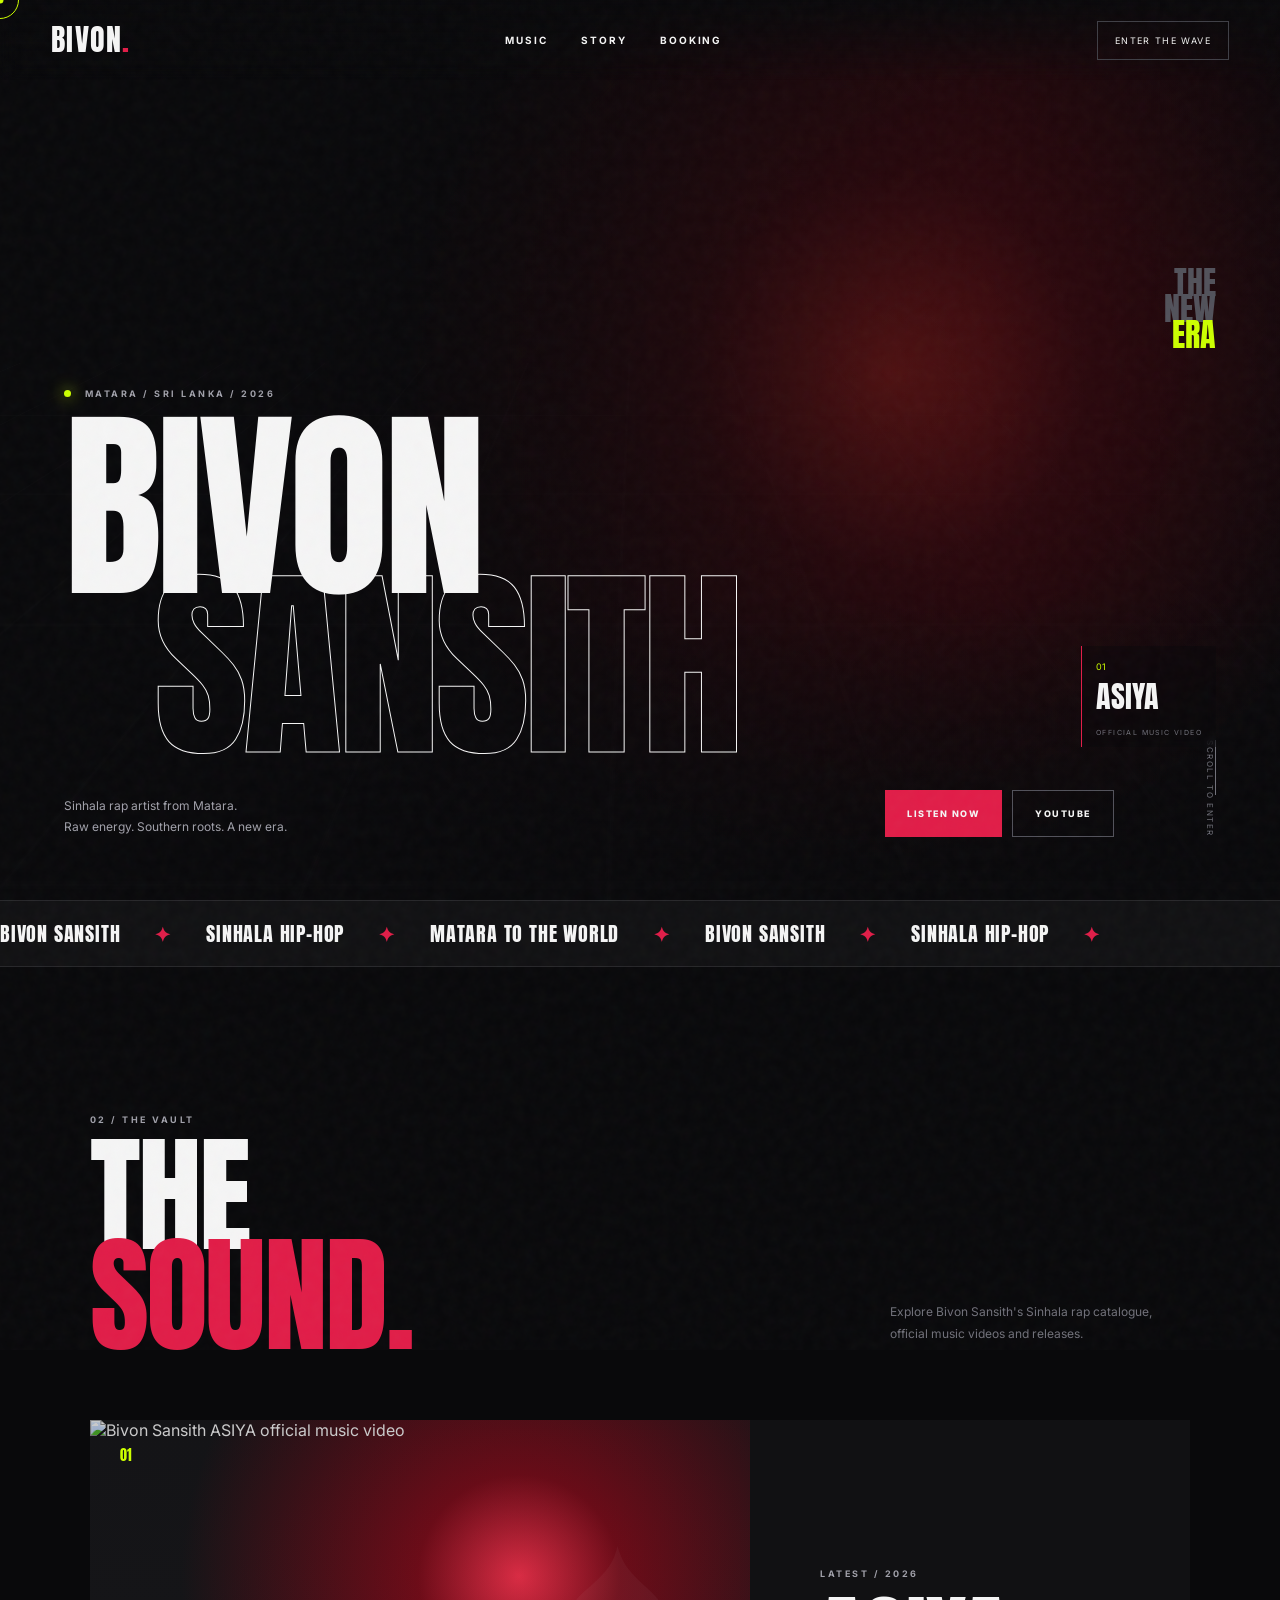
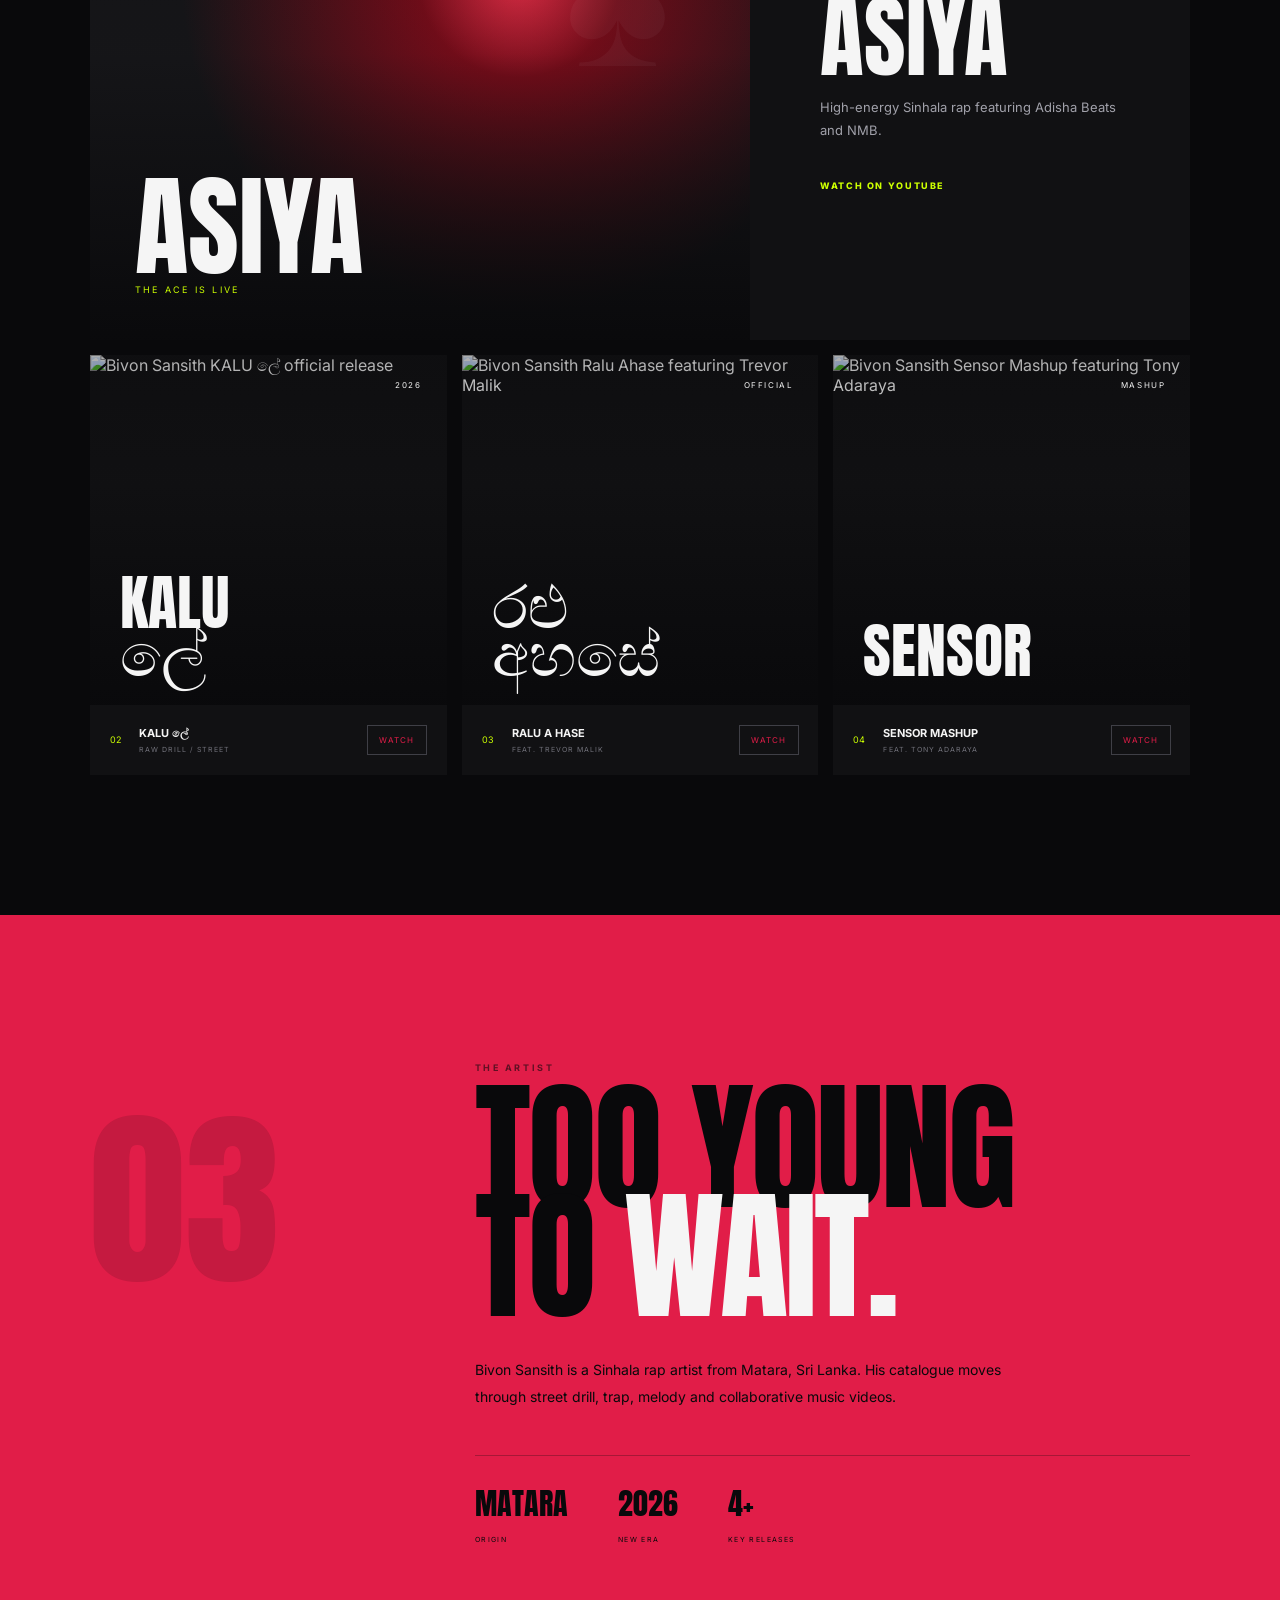
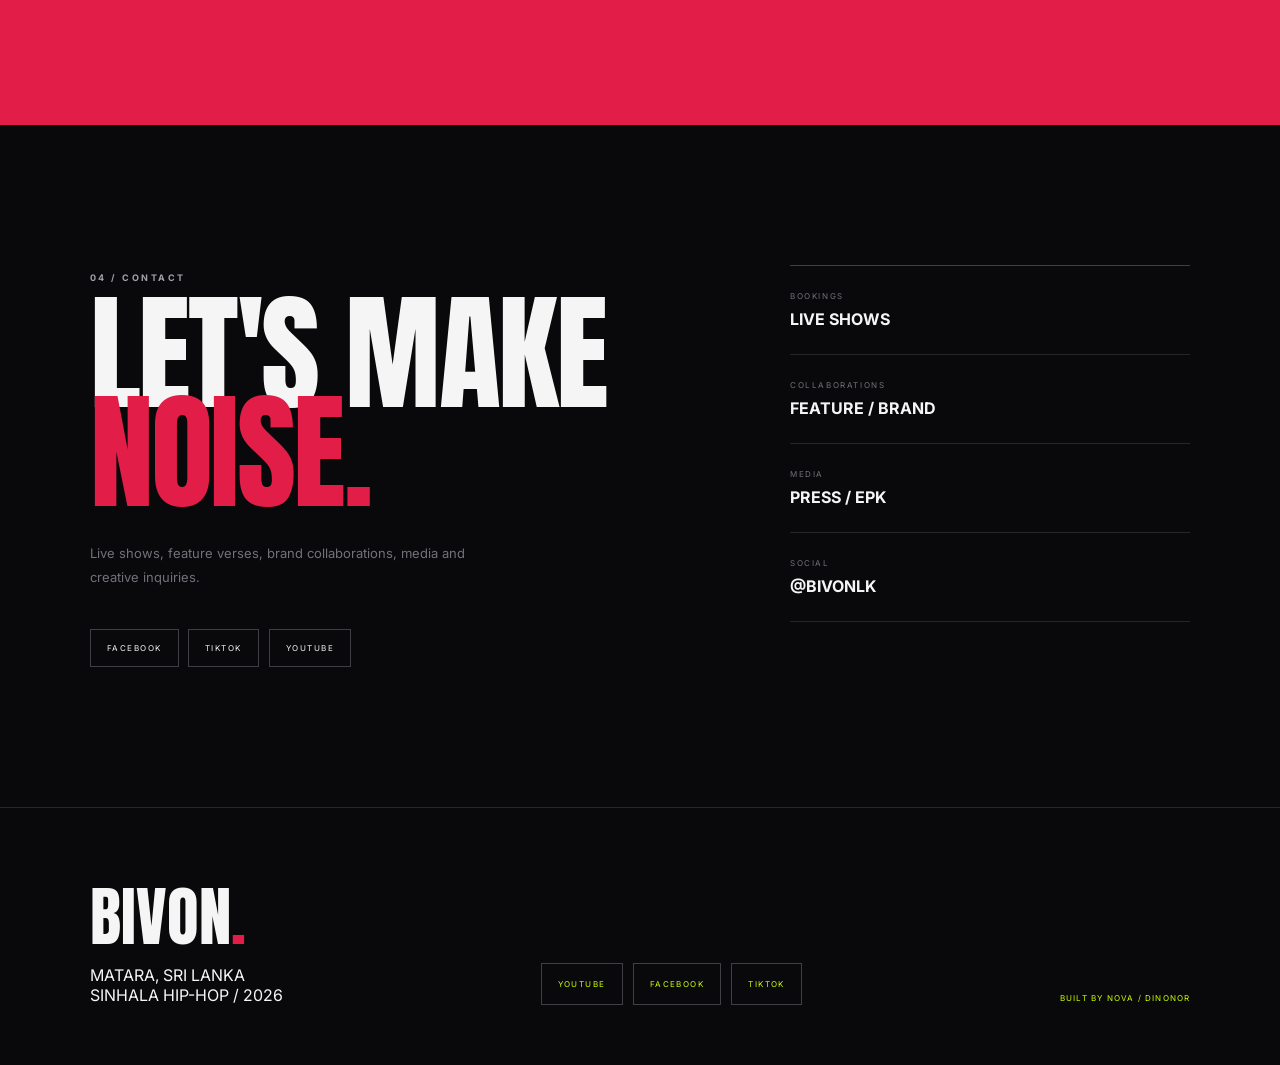
==== commit 474a1e14: "Improve Google SEO for Bivon artist site" ====
--- a/index.html
+++ b/index.html
@@ -1,22 +1,69 @@
 <!DOCTYPE html>
 <html lang="en">
 <head>
-<meta charset="UTF-8" /><meta name="viewport" content="width=device-width, initial-scale=1.0" /><meta name="theme-color" content="#09090b" /><meta name="description" content="Bivon Sansith, Sinhala rap artist from Matara, Sri Lanka. Official music, videos, story and bookings." /><title>BIVON SANSITH | Official</title>
-<link rel="preconnect" href="https://fonts.googleapis.com" /><link rel="preconnect" href="https://fonts.gstatic.com" crossorigin /><link href="https://fonts.googleapis.com/css2?family=Anton&family=Inter:wght@400;500;600;700;800;900&family=Noto+Sans+Sinhala:wght@400;600;700&display=swap" rel="stylesheet" /><link rel="stylesheet" href="styles.css" />
+<meta charset="UTF-8" />
+<meta name="viewport" content="width=device-width, initial-scale=1.0" />
+<meta name="theme-color" content="#09090b" />
+<meta name="description" content="Official website of Bivon Sansith, a Sri Lankan Sinhala rap artist from Matara. Explore music, videos, releases, social profiles and booking information." />
+<meta name="robots" content="index, follow, max-image-preview:large, max-snippet:-1, max-video-preview:-1" />
+<link rel="canonical" href="https://alphaoshyy.github.io/bivon-sansith-official/" />
+<meta property="og:type" content="profile" />
+<meta property="og:title" content="Bivon Sansith | Official Sri Lankan Rap Artist" />
+<meta property="og:description" content="Official website of Bivon Sansith, Sinhala rap artist from Matara, Sri Lanka. Music, videos, releases and bookings." />
+<meta property="og:url" content="https://alphaoshyy.github.io/bivon-sansith-official/" />
+<meta property="og:site_name" content="Bivon Sansith Official" />
+<meta property="og:image" content="https://i.ytimg.com/vi/OdV2tsFwHeU/maxresdefault.jpg" />
+<meta property="og:image:alt" content="Bivon Sansith ASIYA music video" />
+<meta name="twitter:card" content="summary_large_image" />
+<meta name="twitter:title" content="Bivon Sansith | Official Sri Lankan Rap Artist" />
+<meta name="twitter:description" content="Official website of Bivon Sansith, Sinhala rap artist from Matara, Sri Lanka." />
+<meta name="twitter:image" content="https://i.ytimg.com/vi/OdV2tsFwHeU/maxresdefault.jpg" />
+<title>Bivon Sansith | Official Sri Lankan Rap Artist</title>
+<script type="application/ld+json">
+{
+  "@context": "https://schema.org",
+  "@type": "ProfilePage",
+  "name": "Bivon Sansith Official",
+  "url": "https://alphaoshyy.github.io/bivon-sansith-official/",
+  "description": "Official website of Bivon Sansith, a Sri Lankan Sinhala rap artist from Matara.",
+  "mainEntity": {
+    "@type": "Person",
+    "@id": "https://alphaoshyy.github.io/bivon-sansith-official/#bivon-sansith",
+    "name": "Bivon Sansith",
+    "alternateName": "Bivon",
+    "description": "Sri Lankan Sinhala rap artist from Matara, Sri Lanka.",
+    "image": "https://i.ytimg.com/vi/OdV2tsFwHeU/maxresdefault.jpg",
+    "jobTitle": "Rap Artist",
+    "homeLocation": {
+      "@type": "Place",
+      "name": "Matara, Sri Lanka"
+    },
+    "sameAs": [
+      "https://www.youtube.com/@bivonlk",
+      "https://www.tiktok.com/@youngest_rapper1",
+      "https://www.facebook.com/share/19Vy61i74a/?mibextid=wwXIfr"
+    ]
+  }
+}
+</script>
+<link rel="preconnect" href="https://fonts.googleapis.com" />
+<link rel="preconnect" href="https://fonts.gstatic.com" crossorigin />
+<link href="https://fonts.googleapis.com/css2?family=Anton&family=Inter:wght@400;500;600;700;800;900&family=Noto+Sans+Sinhala:wght@400;600;700&display=swap" rel="stylesheet" />
+<link rel="stylesheet" href="styles.css" />
 </head>
 <body>
 <div class="noise"></div><div class="loader" id="loader"><div class="loader-mark">B</div><div class="loader-line"><span></span></div><p>LOADING THE NEXT WAVE</p></div><div class="cursor-dot"></div><div class="cursor-ring"></div>
 <header class="nav"><a class="brand" href="#top">BIVON<span>.</span></a><nav class="nav-links"><a href="#music">MUSIC</a><a href="#story">STORY</a><a href="#booking">BOOKING</a></nav><a class="nav-cta" href="#music">ENTER THE WAVE</a><button class="menu" aria-label="Open menu"><i></i><i></i></button></header>
 <main id="top">
-<section class="hero"><div class="hero-bg"></div><div class="hero-photo"><img src="https://i.ytimg.com/vi/OdV2tsFwHeU/maxresdefault.jpg" alt="Bivon Sansith ASIYA music video" /></div><div class="hero-grid"></div><div class="hero-copy"><div class="eyebrow"><span class="pulse"></span> MATARA / SRI LANKA / 2026</div><h1><span>BIVON</span><span>SANSITH</span></h1><div class="hero-bottom"><p class="hero-intro">A new voice in Sinhala hip-hop.<br />Raw energy. Southern roots. No permission needed.</p><div class="hero-actions"><a class="btn red" href="#music">LISTEN NOW</a><a class="btn ghost" href="https://www.youtube.com/@bivonlk" target="_blank" rel="noreferrer">YOUTUBE</a></div></div></div><div class="hero-tag">THE<br />NEW<br /><em>ERA</em></div><div class="scroll-cue"><span></span> SCROLL TO ENTER</div><div class="hero-card"><span>01</span><strong>ASIYA</strong><small>OFFICIAL MUSIC VIDEO</small></div></section>
+<section class="hero"><div class="hero-bg"></div><div class="hero-photo"><img src="https://i.ytimg.com/vi/OdV2tsFwHeU/maxresdefault.jpg" alt="Bivon Sansith in the ASIYA official music video" /></div><div class="hero-grid"></div><div class="hero-copy"><div class="eyebrow"><span class="pulse"></span> MATARA / SRI LANKA / 2026</div><h1><span>BIVON</span><span>SANSITH</span></h1><div class="hero-bottom"><p class="hero-intro">Sinhala rap artist from Matara.<br />Raw energy. Southern roots. A new era.</p><div class="hero-actions"><a class="btn red" href="#music">LISTEN NOW</a><a class="btn ghost" href="https://www.youtube.com/@bivonlk" target="_blank" rel="noopener noreferrer">YOUTUBE</a></div></div></div><div class="hero-tag">THE<br />NEW<br /><em>ERA</em></div><div class="scroll-cue"><span></span> SCROLL TO ENTER</div><div class="hero-card"><span>01</span><strong>ASIYA</strong><small>OFFICIAL MUSIC VIDEO</small></div></section>
 <section class="ticker"><div class="ticker-track"><span>BIVON SANSITH</span><b>✦</b><span>SINHALA HIP-HOP</span><b>✦</b><span>MATARA TO THE WORLD</span><b>✦</b><span>BIVON SANSITH</span><b>✦</b><span>SINHALA HIP-HOP</span><b>✦</b></div></section>
-<section class="music section" id="music"><div class="section-head reveal"><div><span class="label">02 / THE VAULT</span><h2>THE<br /><i>SOUND.</i></h2></div><p>From hard street records to emotional storytelling, this is the Bivon catalogue in motion.</p></div><div class="featured reveal"><div class="featured-art art-asiya"><img src="https://i.ytimg.com/vi/OdV2tsFwHeU/maxresdefault.jpg" alt="Bivon Sansith ASIYA" /><div class="card-no">01</div><div class="spade">♠</div><div class="art-title">ASIYA</div><span>THE ACE IS LIVE</span></div><div class="featured-info"><span class="label">LATEST / 2026</span><h3>ASIYA</h3><p>High-energy Sinhala rap featuring Adisha Beats and NMB.</p><a class="text-link" href="https://www.youtube.com/watch?v=OdV2tsFwHeU" target="_blank" rel="noreferrer">WATCH ON YOUTUBE</a></div></div><div class="release-grid reveal">
-<article class="release"><div class="release-art kalu"><img src="https://i.ytimg.com/vi/xp-Qpvql9Ao/hqdefault.jpg" alt="Bivon Sansith KALU ලේ" /><span>KALU<br />ලේ</span><small>2026</small></div><div class="release-meta"><span>02</span><div><h4>KALU ලේ</h4><p>RAW DRILL / STREET</p></div><a href="https://www.youtube.com/watch?v=xp-Qpvql9Ao" target="_blank" rel="noreferrer">WATCH</a></div></article>
-<article class="release"><div class="release-art ralu"><img src="https://i.ytimg.com/vi/r9Y2wejbLXQ/maxresdefault.jpg" alt="Bivon Sansith Ralu Ahase featuring Trevor Malik" /><span>රළු<br />අහසේ</span><small>OFFICIAL</small></div><div class="release-meta"><span>03</span><div><h4>RALU A HASE</h4><p>FEAT. TREVOR MALIK</p></div><a href="https://www.youtube.com/watch?v=r9Y2wejbLXQ" target="_blank" rel="noreferrer">WATCH</a></div></article>
-<article class="release"><div class="release-art sensor"><img src="https://i.ytimg.com/vi/Ilvbrh_79QE/maxresdefault.jpg" alt="Bivon Sansith Sensor Mashup featuring Tony Adaraya" /><span>SENSOR</span><small>MASHUP</small></div><div class="release-meta"><span>04</span><div><h4>SENSOR MASHUP</h4><p>FEAT. TONY ADARAYA</p></div><a href="https://www.youtube.com/watch?v=Ilvbrh_79QE" target="_blank" rel="noreferrer">WATCH</a></div></article>
+<section class="music section" id="music"><div class="section-head reveal"><div><span class="label">02 / THE VAULT</span><h2>THE<br /><i>SOUND.</i></h2></div><p>Explore Bivon Sansith's Sinhala rap catalogue, official music videos and releases.</p></div><div class="featured reveal"><div class="featured-art art-asiya"><img src="https://i.ytimg.com/vi/OdV2tsFwHeU/maxresdefault.jpg" alt="Bivon Sansith ASIYA official music video" /><div class="card-no">01</div><div class="spade">♠</div><div class="art-title">ASIYA</div><span>THE ACE IS LIVE</span></div><div class="featured-info"><span class="label">LATEST / 2026</span><h3>ASIYA</h3><p>High-energy Sinhala rap featuring Adisha Beats and NMB.</p><a class="text-link" href="https://www.youtube.com/watch?v=OdV2tsFwHeU" target="_blank" rel="noopener noreferrer">WATCH ON YOUTUBE</a></div></div><div class="release-grid reveal">
+<article class="release"><div class="release-art kalu"><img src="https://i.ytimg.com/vi/xp-Qpvql9Ao/hqdefault.jpg" alt="Bivon Sansith KALU ලේ official release" /><span>KALU<br />ලේ</span><small>2026</small></div><div class="release-meta"><span>02</span><div><h4>KALU ලේ</h4><p>RAW DRILL / STREET</p></div><a href="https://www.youtube.com/watch?v=xp-Qpvql9Ao" target="_blank" rel="noopener noreferrer">WATCH</a></div></article>
+<article class="release"><div class="release-art ralu"><img src="https://i.ytimg.com/vi/r9Y2wejbLXQ/maxresdefault.jpg" alt="Bivon Sansith Ralu Ahase featuring Trevor Malik" /><span>රළු<br />අහසේ</span><small>OFFICIAL</small></div><div class="release-meta"><span>03</span><div><h4>RALU A HASE</h4><p>FEAT. TREVOR MALIK</p></div><a href="https://www.youtube.com/watch?v=r9Y2wejbLXQ" target="_blank" rel="noopener noreferrer">WATCH</a></div></article>
+<article class="release"><div class="release-art sensor"><img src="https://i.ytimg.com/vi/Ilvbrh_79QE/maxresdefault.jpg" alt="Bivon Sansith Sensor Mashup featuring Tony Adaraya" /><span>SENSOR</span><small>MASHUP</small></div><div class="release-meta"><span>04</span><div><h4>SENSOR MASHUP</h4><p>FEAT. TONY ADARAYA</p></div><a href="https://www.youtube.com/watch?v=Ilvbrh_79QE" target="_blank" rel="noopener noreferrer">WATCH</a></div></article>
 </div></section>
-<section class="statement section" id="story"><div class="statement-number">03</div><div class="statement-copy reveal"><span class="label">THE PRODIGY</span><h2>TOO YOUNG<br />TO <i>WAIT.</i></h2><p>Bivon Sansith represents a younger generation of Sri Lankan rap artists coming through with a clear identity and a serious visual language. From Matara, he has built his catalogue through collaboration, performance and music videos that move between street drill, trap and melody.</p><div class="stats"><div><strong>MATARA</strong><span>ORIGIN</span></div><div><strong>2026</strong><span>NEW ERA</span></div><div><strong>4+</strong><span>KEY RELEASES</span></div></div></div></section>
-<section class="booking section" id="booking"><div class="booking-copy reveal"><span class="label">04 / CONTACT</span><h2>LET'S MAKE<br /><i>NOISE.</i></h2><p>Live shows, feature verses, brand collaborations, media and creative inquiries.</p><div class="social-links"><a href="https://www.facebook.com/share/19Vy61i74a/?mibextid=wwXIfr" target="_blank" rel="noreferrer">FACEBOOK</a><a href="https://www.tiktok.com/@youngest_rapper1" target="_blank" rel="noreferrer">TIKTOK</a><a href="https://www.youtube.com/@bivonlk" target="_blank" rel="noreferrer">YOUTUBE</a></div></div><div class="booking-panel reveal"><div><span>BOOKINGS</span><strong>LIVE SHOWS</strong></div><div><span>COLLABORATIONS</span><strong>FEATURE / BRAND</strong></div><div><span>MEDIA</span><strong>PRESS / EPK</strong></div><div><span>SOCIAL</span><strong>@BIVONLK</strong></div></div></section>
+<section class="statement section" id="story"><div class="statement-number">03</div><div class="statement-copy reveal"><span class="label">THE ARTIST</span><h2>TOO YOUNG<br />TO <i>WAIT.</i></h2><p>Bivon Sansith is a Sinhala rap artist from Matara, Sri Lanka. His catalogue moves through street drill, trap, melody and collaborative music videos.</p><div class="stats"><div><strong>MATARA</strong><span>ORIGIN</span></div><div><strong>2026</strong><span>NEW ERA</span></div><div><strong>4+</strong><span>KEY RELEASES</span></div></div></div></section>
+<section class="booking section" id="booking"><div class="booking-copy reveal"><span class="label">04 / CONTACT</span><h2>LET'S MAKE<br /><i>NOISE.</i></h2><p>Live shows, feature verses, brand collaborations, media and creative inquiries.</p><div class="social-links"><a href="https://www.facebook.com/share/19Vy61i74a/?mibextid=wwXIfr" target="_blank" rel="noopener noreferrer">FACEBOOK</a><a href="https://www.tiktok.com/@youngest_rapper1" target="_blank" rel="noopener noreferrer">TIKTOK</a><a href="https://www.youtube.com/@bivonlk" target="_blank" rel="noopener noreferrer">YOUTUBE</a></div></div><div class="booking-panel reveal"><div><span>BOOKINGS</span><strong>LIVE SHOWS</strong></div><div><span>COLLABORATIONS</span><strong>FEATURE / BRAND</strong></div><div><span>MEDIA</span><strong>PRESS / EPK</strong></div><div><span>SOCIAL</span><strong>@BIVONLK</strong></div></div></section>
 </main>
-<footer><div><div class="footer-brand">BIVON<span>.</span></div><p>MATARA, SRI LANKA<br />SINHALA HIP-HOP / 2026</p></div><div class="footer-social"><a href="https://www.youtube.com/@bivonlk" target="_blank" rel="noreferrer">YOUTUBE</a><a href="https://www.facebook.com/share/19Vy61i74a/?mibextid=wwXIfr" target="_blank" rel="noreferrer">FACEBOOK</a><a href="https://www.tiktok.com/@youngest_rapper1" target="_blank" rel="noreferrer">TIKTOK</a></div><a class="built-by" href="#top">BUILT BY NOVA / DINONOR</a></footer>
-<script src="script.js"></script></body></html>+<footer><div><div class="footer-brand">BIVON<span>.</span></div><p>MATARA, SRI LANKA<br />SINHALA HIP-HOP / 2026</p></div><div class="footer-social"><a href="https://www.youtube.com/@bivonlk" target="_blank" rel="noopener noreferrer">YOUTUBE</a><a href="https://www.facebook.com/share/19Vy61i74a/?mibextid=wwXIfr" target="_blank" rel="noopener noreferrer">FACEBOOK</a><a href="https://www.tiktok.com/@youngest_rapper1" target="_blank" rel="noopener noreferrer">TIKTOK</a></div><a class="built-by" href="#top">BUILT BY NOVA / DINONOR</a></footer>
+<script src="script.js"></script></body></html>
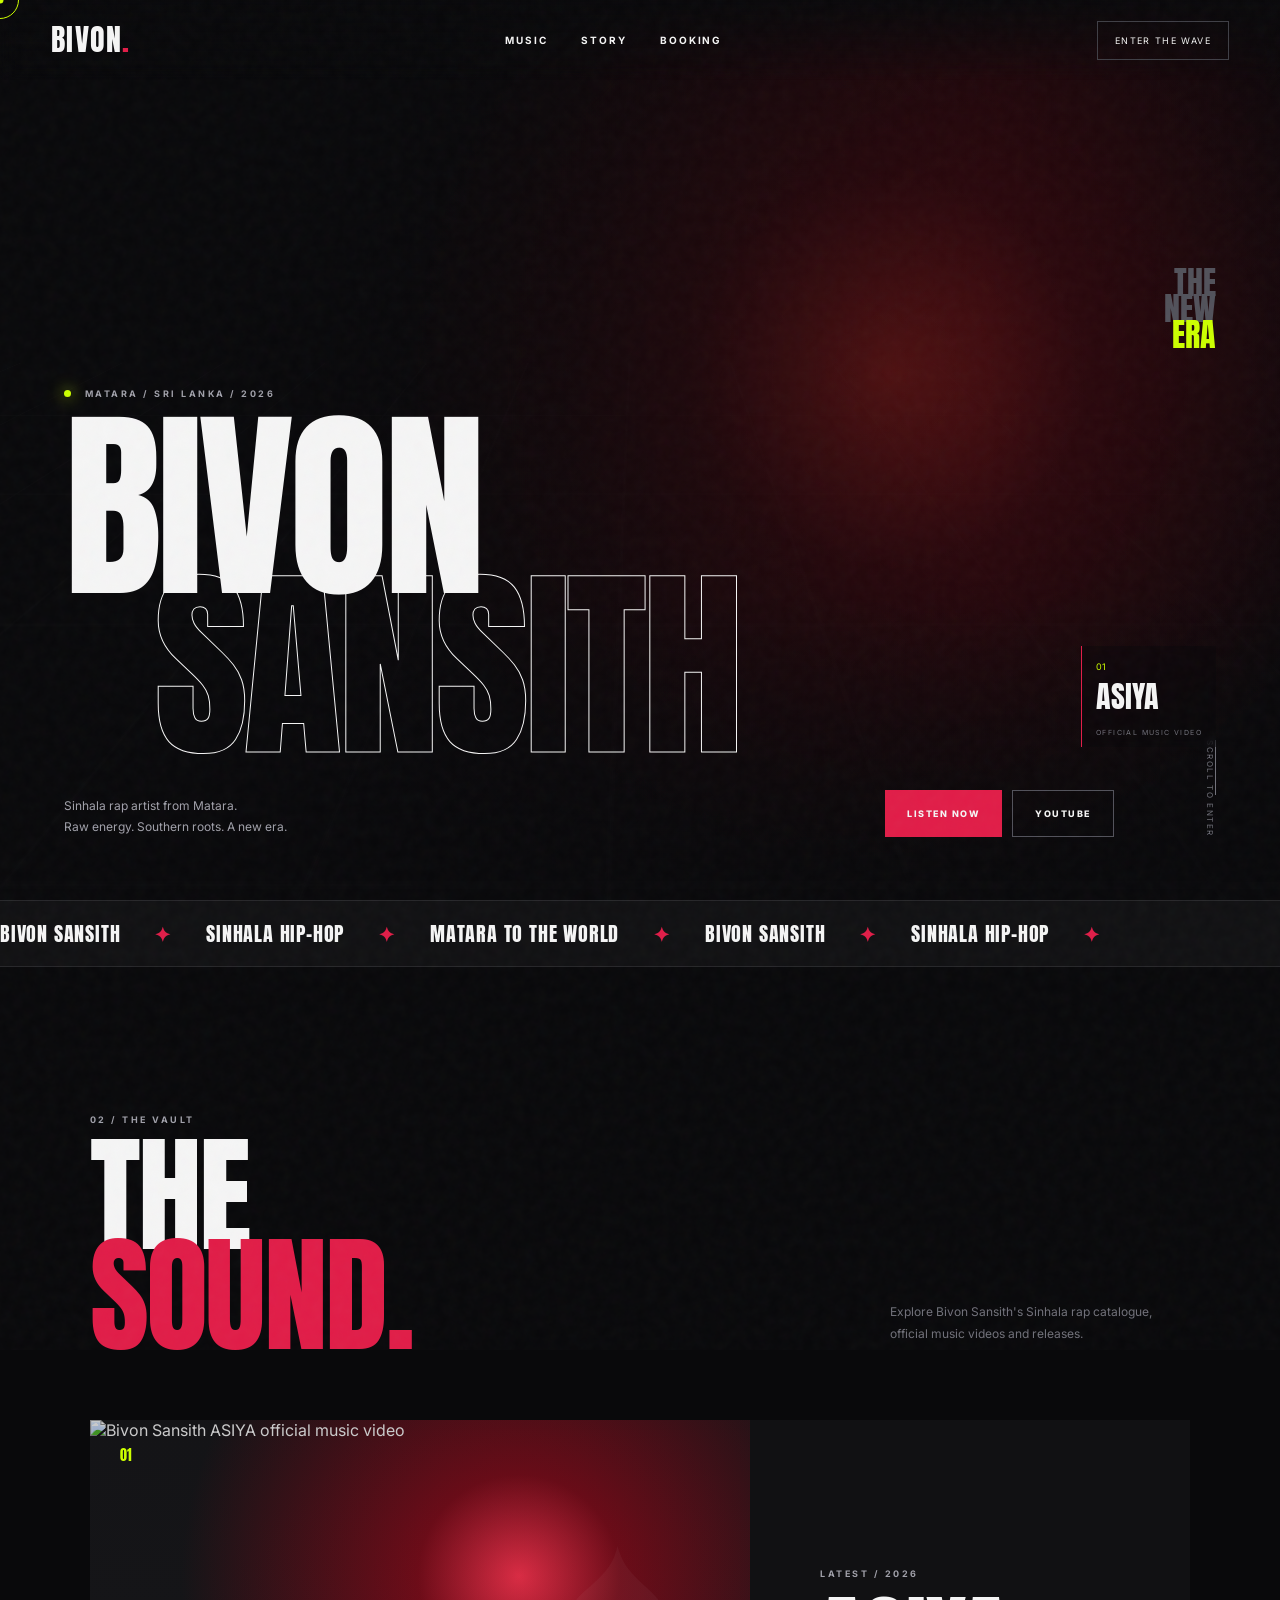
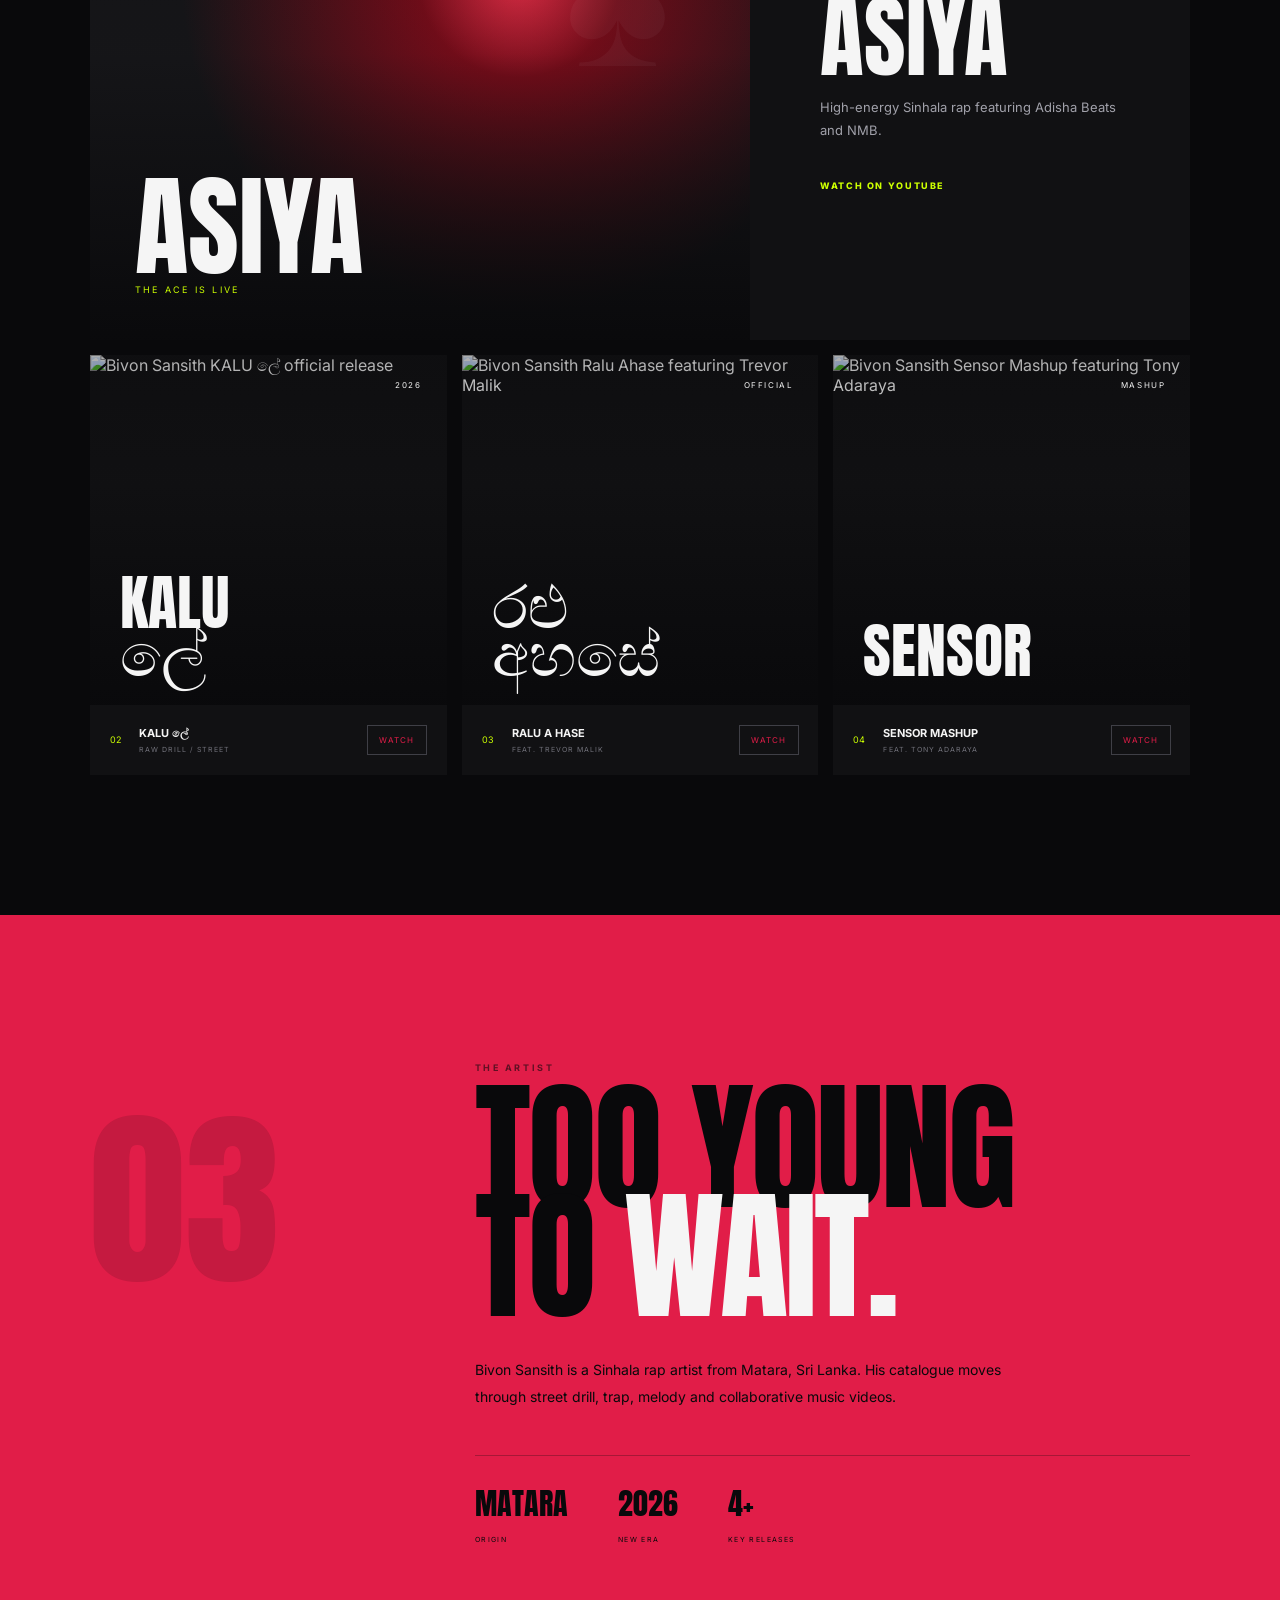
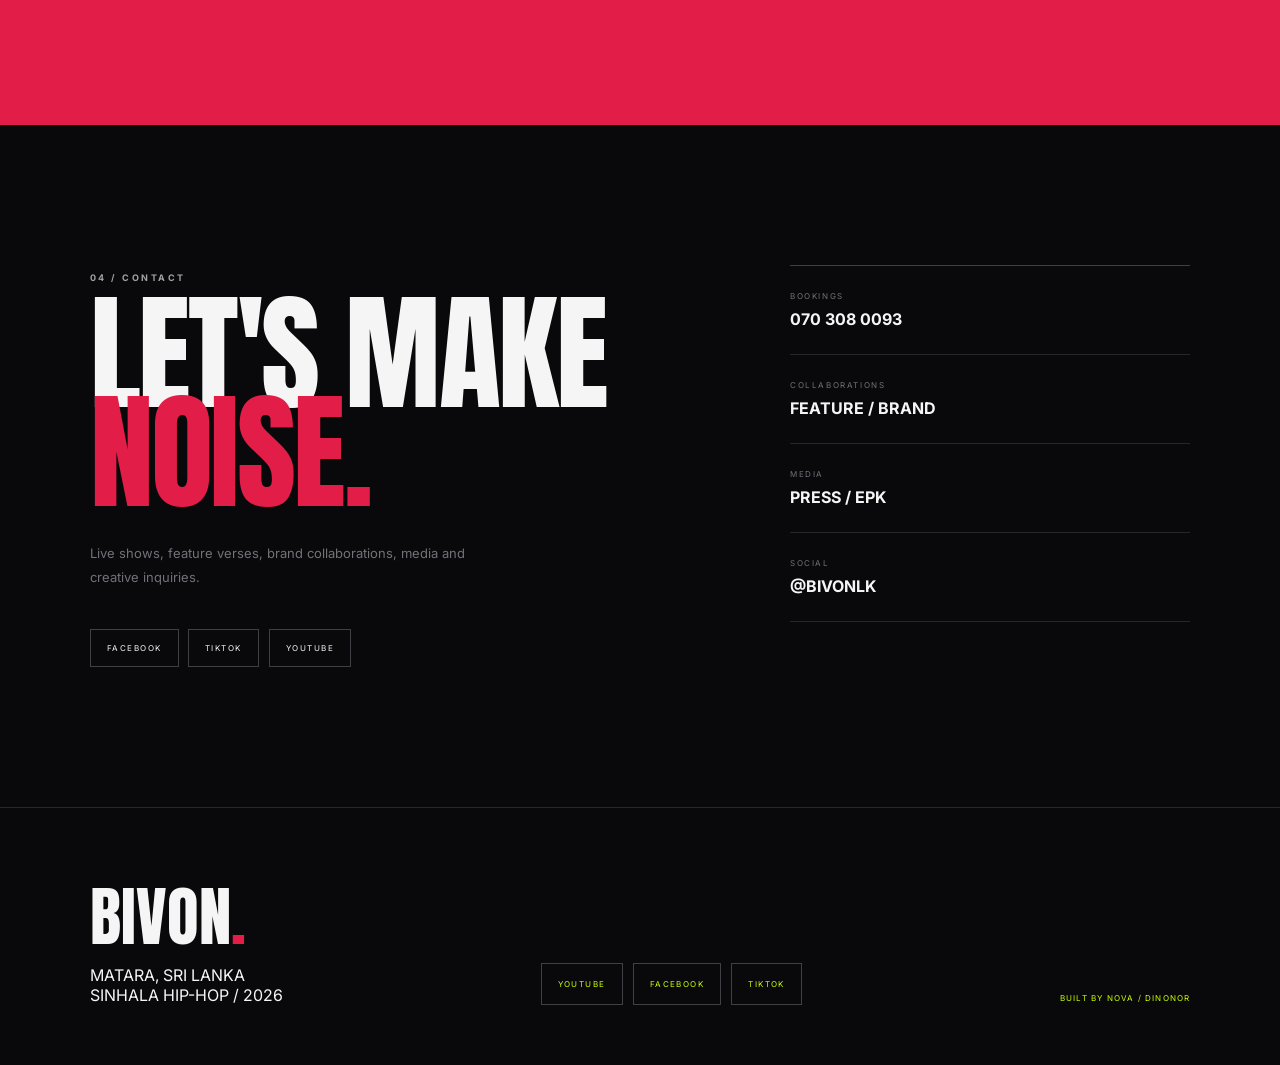
==== commit 81461d43: "Add Bivon Sansith booking phone number" ====
--- a/index.html
+++ b/index.html
@@ -63,7 +63,7 @@
 <article class="release"><div class="release-art sensor"><img src="https://i.ytimg.com/vi/Ilvbrh_79QE/maxresdefault.jpg" alt="Bivon Sansith Sensor Mashup featuring Tony Adaraya" /><span>SENSOR</span><small>MASHUP</small></div><div class="release-meta"><span>04</span><div><h4>SENSOR MASHUP</h4><p>FEAT. TONY ADARAYA</p></div><a href="https://www.youtube.com/watch?v=Ilvbrh_79QE" target="_blank" rel="noopener noreferrer">WATCH</a></div></article>
 </div></section>
 <section class="statement section" id="story"><div class="statement-number">03</div><div class="statement-copy reveal"><span class="label">THE ARTIST</span><h2>TOO YOUNG<br />TO <i>WAIT.</i></h2><p>Bivon Sansith is a Sinhala rap artist from Matara, Sri Lanka. His catalogue moves through street drill, trap, melody and collaborative music videos.</p><div class="stats"><div><strong>MATARA</strong><span>ORIGIN</span></div><div><strong>2026</strong><span>NEW ERA</span></div><div><strong>4+</strong><span>KEY RELEASES</span></div></div></div></section>
-<section class="booking section" id="booking"><div class="booking-copy reveal"><span class="label">04 / CONTACT</span><h2>LET'S MAKE<br /><i>NOISE.</i></h2><p>Live shows, feature verses, brand collaborations, media and creative inquiries.</p><div class="social-links"><a href="https://www.facebook.com/share/19Vy61i74a/?mibextid=wwXIfr" target="_blank" rel="noopener noreferrer">FACEBOOK</a><a href="https://www.tiktok.com/@youngest_rapper1" target="_blank" rel="noopener noreferrer">TIKTOK</a><a href="https://www.youtube.com/@bivonlk" target="_blank" rel="noopener noreferrer">YOUTUBE</a></div></div><div class="booking-panel reveal"><div><span>BOOKINGS</span><strong>LIVE SHOWS</strong></div><div><span>COLLABORATIONS</span><strong>FEATURE / BRAND</strong></div><div><span>MEDIA</span><strong>PRESS / EPK</strong></div><div><span>SOCIAL</span><strong>@BIVONLK</strong></div></div></section>
+<section class="booking section" id="booking"><div class="booking-copy reveal"><span class="label">04 / CONTACT</span><h2>LET'S MAKE<br /><i>NOISE.</i></h2><p>Live shows, feature verses, brand collaborations, media and creative inquiries.</p><div class="social-links"><a href="https://www.facebook.com/share/19Vy61i74a/?mibextid=wwXIfr" target="_blank" rel="noopener noreferrer">FACEBOOK</a><a href="https://www.tiktok.com/@youngest_rapper1" target="_blank" rel="noopener noreferrer">TIKTOK</a><a href="https://www.youtube.com/@bivonlk" target="_blank" rel="noopener noreferrer">YOUTUBE</a></div></div><div class="booking-panel reveal"><div><span>BOOKINGS</span><strong><a href="tel:+94703080093">070 308 0093</a></strong></div><div><span>COLLABORATIONS</span><strong>FEATURE / BRAND</strong></div><div><span>MEDIA</span><strong>PRESS / EPK</strong></div><div><span>SOCIAL</span><strong>@BIVONLK</strong></div></div></section>
 </main>
 <footer><div><div class="footer-brand">BIVON<span>.</span></div><p>MATARA, SRI LANKA<br />SINHALA HIP-HOP / 2026</p></div><div class="footer-social"><a href="https://www.youtube.com/@bivonlk" target="_blank" rel="noopener noreferrer">YOUTUBE</a><a href="https://www.facebook.com/share/19Vy61i74a/?mibextid=wwXIfr" target="_blank" rel="noopener noreferrer">FACEBOOK</a><a href="https://www.tiktok.com/@youngest_rapper1" target="_blank" rel="noopener noreferrer">TIKTOK</a></div><a class="built-by" href="#top">BUILT BY NOVA / DINONOR</a></footer>
 <script src="script.js"></script></body></html>
